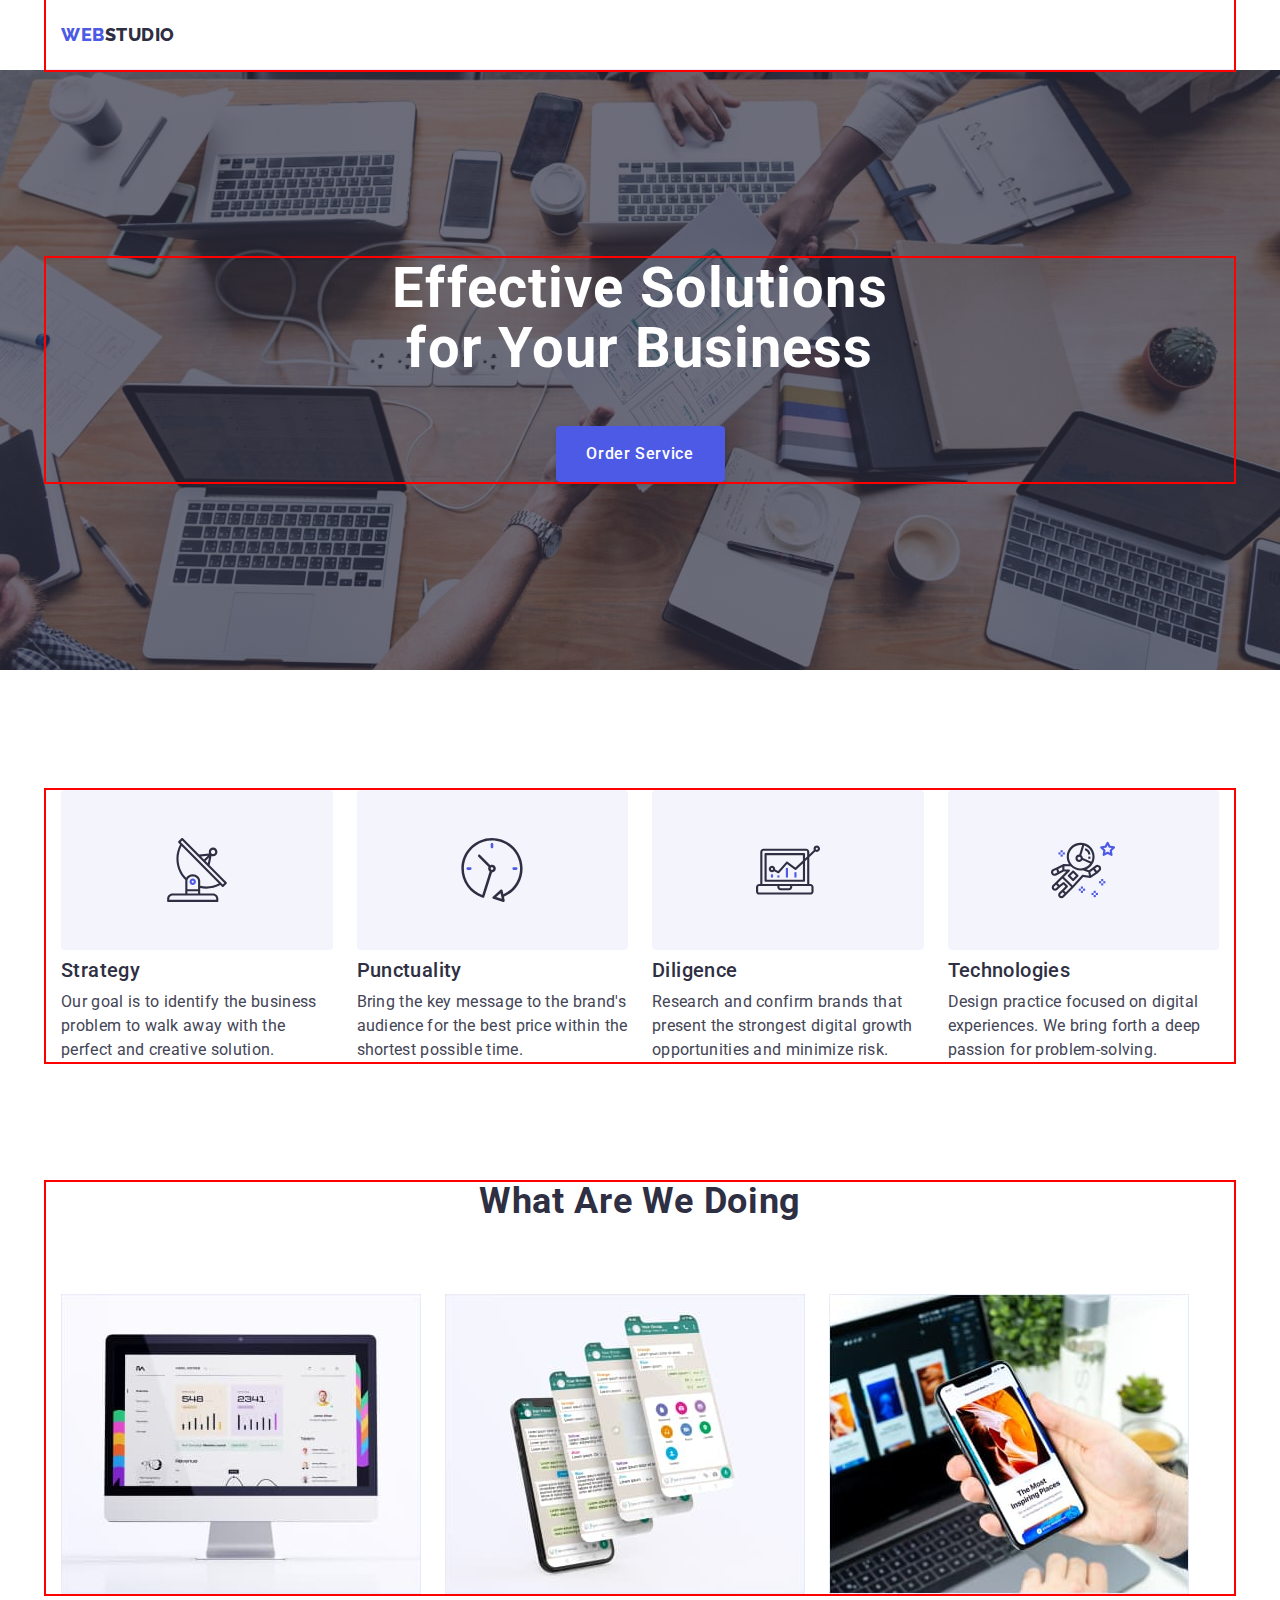
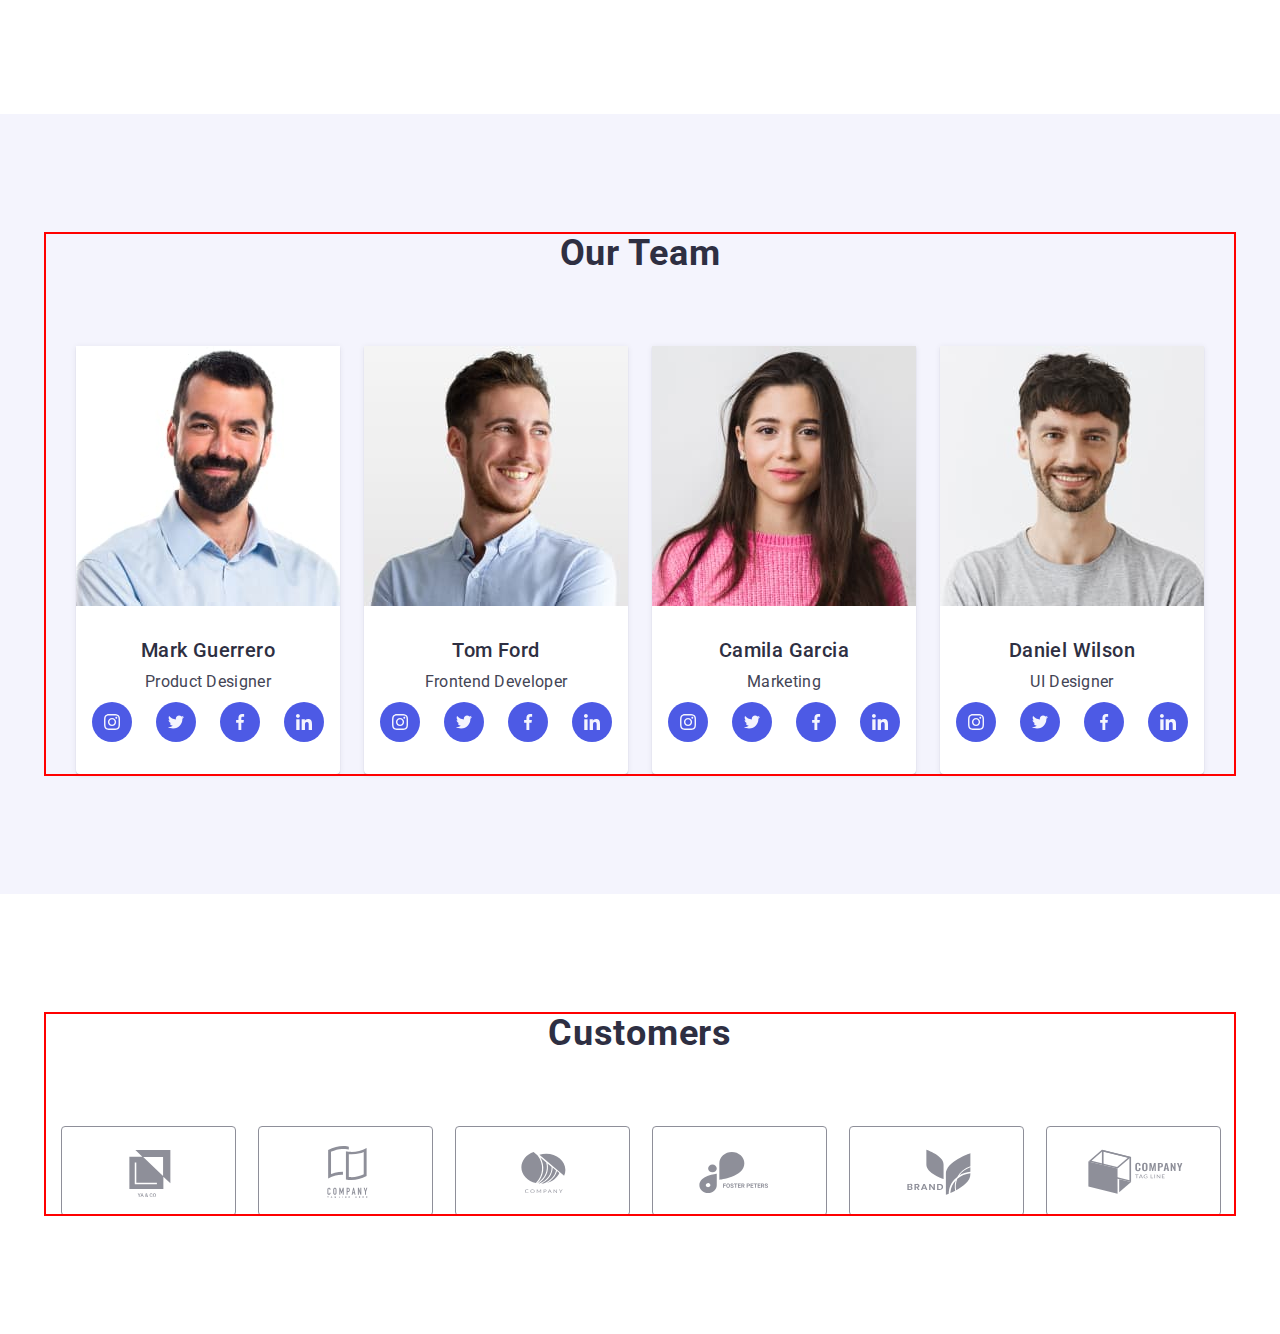
==== index.html @ 57b0321e "upd" ====
<!DOCTYPE html>
<html lang="en">
  <head>
    <meta charset="UTF-8" />
    <meta name="viewport" content="width=device-width, initial-scale=1.0" />
    <link
      rel="stylesheet"
      href="https://cdnjs.cloudflare.com/ajax/libs/modern-normalize/2.0.0/modern-normalize.min.css"
      integrity="sha512-4xo8blKMVCiXpTaLzQSLSw3KFOVPWhm/TRtuPVc4WG6kUgjH6J03IBuG7JZPkcWMxJ5huwaBpOpnwYElP/m6wg=="
      crossorigin="anonymous"
      referrerpolicy="no-referrer"
    />
    <link rel="stylesheet" href="./css/styles.css" />
    <link rel="stylesheet" href="./css/media.css" />
    <link rel="preconnect" href="https://fonts.googleapis.com" />
    <link rel="preconnect" href="https://fonts.gstatic.com" crossorigin />
    <link
      href="https://fonts.googleapis.com/css2?family=Raleway:wght@800&family=Roboto:wght@400;500;700&display=swap"
      rel="stylesheet"
    />

    <title>WebStudio</title>
  </head>

  <body>
    <header class="header">
      <div class="container">
        <nav class="page-nav"> 
        <a class="header-logotype link" href="./index.html"
            >Web<span class="logo-span">Studio</span></a
          >

          <button class="mobile-menu-open js-open-menu" aria-expanded="false" aria-controls="mobile-menu">
          <svg class="mobile-menu-icon" width="32" height="22">
                  <use href="./images/icons.svg#icon-menu"></use>
          </svg>
        </button>

          <!-- <ul class="header-list list">
            <li class="header-list-item">
              <a class="header-list-a link current" href="./index.html"
                >Studio</a
              >
            </li>
            <li class="header-list-item">
              <a class="header-list-a link" href="./portfolio.html"
                >Portfolio</a
              >
            </li>
            <li class="header-list-item">
              <a class="header-list-a link" href="">Contacts</a>
            </li>
          </ul> -->
        </nav>

        <!-- <address class="header-address">
          <ul class="list address-list">
            <li class="address-list-item">
              <a
                href="mailto:info@devstudio.com"
                target="_blank"
                class="address-link link"
                >info@devstudio.com</a
              >
            </li>
            <li class="address-list-item">
              <a
                href="tel:+110001111111"
                target="_blank"
                class="address-link link"
                >+11 (000) 111-11-11</a
              >
            </li>
          </ul>
        </address> -->
      </div>
    </header>
    <main>
      <!-- Section 1 -->
      <section class="first-part">
        <div class="container">
          <h1 class="header-top">Effective Solutions for Your Business</h1>
          <button type="button" class="orders open-modal" data-modal-open>
            Order Service
          </button>
        </div>
      </section>

      <!-- Section 2 -->
      <section class="second-part">
        <div class="container">
          <h2 class="visually-hidden">secondTeil</h2>
          <ul class="second-part-list list">
            <li class="second-part-list-item">
              <div class="container-second-part-icon">
                <svg class="second-part-icon" width="64" height="64">
                  <use href="./images/icons.svg#icon-strategy"></use>
                </svg>
              </div>
              <h3 class="second-part-subtitle">Strategy</h3>
              <p class="second-part-text">
                Our goal is to identify the business problem to walk away with
                the perfect and creative solution.
              </p>
            </li>
            <li class="second-part-list-item">
              <div class="container-second-part-icon">
                <svg class="second-part-icon" width="64" height="64">
                  <use href="./images/icons.svg#icon-punctuality"></use>
                </svg>
              </div>
              <h3 class="second-part-subtitle">Punctuality</h3>
              <p class="second-part-text">
                Bring the key message to the brand's audience for the best price
                within the shortest possible time.
              </p>
            </li>
            <li class="second-part-list-item">
              <div class="container-second-part-icon">
                <svg class="second-part-icon" width="64" height="64">
                  <use href="./images/icons.svg#icon-diligence"></use>
                </svg>
              </div>
              <h3 class="second-part-subtitle">Diligence</h3>
              <p class="second-part-text">
                Research and confirm brands that present the strongest digital
                growth opportunities and minimize risk.
              </p>
            </li>
            <li class="second-part-list-item">
              <div class="container-second-part-icon">
                <svg class="second-part-icon" width="64" height="64">
                  <use href="./images/icons.svg#icon-technologies"></use>
                </svg>
              </div>
              <h3 class="second-part-subtitle">Technologies</h3>
              <p class="second-part-text">
                Design practice focused on digital experiences. We bring forth a
                deep passion for problem-solving.
              </p>
            </li>
          </ul>
        </div>
      </section>

      <!--whatAreWeDoing-->

      <section class="third-part">
        <div class="container">
          <h2 class="third-part-title">What are we doing</h2>
          <ul class="third-part-list list">
            <li class="third-part-list-item">
              <img src="./images/1.jpg" alt="Monitor" width="360" />
            </li>
            <li class="third-part-list-item">
              <img src="./images/2.jpg" alt="3D phone" width="360" />
            </li>
            <li class="third-part-list-item">
              <img src="./images/3.jpg" alt="Phone with notebook" width="360" />
            </li>
          </ul>
        </div>
      </section>

      <!--Our Team -->

      <section class="our-team">
        <div class="container">
          <h2 class="our-team-title">Our Team</h2>
          <ul class="our-team-list list">
            <li class="our-team-list-item">
              <img src="./images/rab1.jpg" alt="Mark" width="264" />
              <div class="team-container">
                <h3 class="our-team-subtitle">Mark Guerrero</h3>
                <p class="our-team-text">Product Designer</p>
                <ul class="social-list-icon-team list">
                  <li class="social-item-icon">
                    <a
                      class="social-links link"
                      href="https://www.instagram.com/"
                      target="_blank"
                    >
                      <svg class="card-icons" width="16" height="16">
                        <use href="./images/icons.svg#icon-inst"></use>
                      </svg>
                    </a>
                  </li>
                  <li class="social-item-icon">
                    <a
                      class="social-links link"
                      href="https://twitter.com/"
                      target="_blank"
                    >
                      <svg class="card-icons" width="16" height="16">
                        <use href="./images/icons.svg#icon-twit"></use>
                      </svg>
                    </a>
                  </li>
                  <li class="social-item-icon">
                    <a
                      class="social-links link"
                      href="https://www.facebook.com/"
                      target="_blank"
                    >
                      <svg class="card-icons" width="16" height="16">
                        <use href="./images/icons.svg#icon-fb"></use>
                      </svg>
                    </a>
                  </li>
                  <li class="social-item-icon">
                    <a
                      class="social-links link"
                      href="https://www.linkedin.com/"
                      target="_blank"
                    >
                      <svg class="card-icons" width="16" height="16">
                        <use href="./images/icons.svg#icon-link"></use>
                      </svg>
                    </a>
                  </li>
                </ul>
              </div>
            </li>

            <li class="our-team-list-item">
              <img src="./images/rab2.jpg" alt="Tom" width="264" />
              <div class="team-container">
                <h3 class="our-team-subtitle">Tom Ford</h3>
                <p class="our-team-text">Frontend Developer</p>
                <ul class="social-list-icon-team list">
                  <li class="social-item-icon">
                    <a
                      class="social-links link"
                      href="https://www.instagram.com/"
                      target="_blank"
                    >
                      <svg class="card-icons" width="16" height="16">
                        <use href="./images/icons.svg#icon-inst"></use>
                      </svg>
                    </a>
                  </li>
                  <li class="social-item-icon">
                    <a
                      class="social-links link"
                      href="https://twitter.com/"
                      target="_blank"
                    >
                      <svg class="card-icons" width="16" height="16">
                        <use href="./images/icons.svg#icon-twit"></use>
                      </svg>
                    </a>
                  </li>
                  <li class="social-item-icon">
                    <a
                      class="social-links link"
                      href="https://www.facebook.com/"
                      target="_blank"
                    >
                      <svg class="card-icons" width="16" height="16">
                        <use href="./images/icons.svg#icon-fb"></use>
                      </svg>
                    </a>
                  </li>
                  <li class="social-item-icon">
                    <a
                      class="social-links link"
                      href="https://www.linkedin.com/"
                      target="_blank"
                    >
                      <svg class="card-icons" width="16" height="16">
                        <use href="./images/icons.svg#icon-link"></use>
                      </svg>
                    </a>
                  </li>
                </ul>
              </div>
            </li>
            <li class="our-team-list-item">
              <img src="./images/rab3.jpg" alt="Camila" width="264" />
              <div class="team-container">
                <h3 class="our-team-subtitle">Camila Garcia</h3>
                <p class="our-team-text">Marketing</p>
                <ul class="social-list-icon-team list">
                  <li class="social-item-icon">
                    <a
                      class="social-links link"
                      href="https://www.instagram.com/"
                      target="_blank"
                    >
                      <svg class="card-icons" width="16" height="16">
                        <use href="./images/icons.svg#icon-inst"></use>
                      </svg>
                    </a>
                  </li>
                  <li class="social-item-icon">
                    <a
                      class="social-links link"
                      href="https://twitter.com/"
                      target="_blank"
                    >
                      <svg class="card-icons" width="16" height="16">
                        <use href="./images/icons.svg#icon-twit"></use>
                      </svg>
                    </a>
                  </li>
                  <li class="social-item-icon">
                    <a
                      class="social-links link"
                      href="https://www.facebook.com/"
                      target="_blank"
                    >
                      <svg class="card-icons" width="16" height="16">
                        <use href="./images/icons.svg#icon-fb"></use>
                      </svg>
                    </a>
                  </li>
                  <li class="social-item-icon">
                    <a
                      class="social-links link"
                      href="https://www.linkedin.com/"
                      target="_blank"
                    >
                      <svg class="card-icons" width="16" height="16">
                        <use href="./images/icons.svg#icon-link"></use>
                      </svg>
                    </a>
                  </li>
                </ul>
              </div>
            </li>
            <li class="our-team-list-item">
              <img src="./images/rab4.jpg" alt="Daniel" width="264" />
              <div class="team-container">
                <h3 class="our-team-subtitle">Daniel Wilson</h3>
                <p class="our-team-text">UI Designer</p>
                <ul class="social-list-icon-team list">
                  <li class="social-item-icon">
                    <a
                      class="social-links link"
                      href="https://www.instagram.com/"
                      target="_blank"
                    >
                      <svg class="card-icons" width="16" height="16">
                        <use href="./images/icons.svg#icon-inst"></use>
                      </svg>
                    </a>
                  </li>
                  <li class="social-item-icon">
                    <a
                      class="social-links link"
                      href="https://twitter.com/"
                      target="_blank"
                    >
                      <svg class="card-icons" width="16" height="16">
                        <use href="./images/icons.svg#icon-twit"></use>
                      </svg>
                    </a>
                  </li>
                  <li class="social-item-icon">
                    <a
                      class="social-links link"
                      href="https://www.facebook.com/"
                      target="_blank"
                    >
                      <svg class="card-icons" width="16" height="16">
                        <use href="./images/icons.svg#icon-fb"></use>
                      </svg>
                    </a>
                  </li>
                  <li class="social-item-icon">
                    <a
                      class="social-links link"
                      href="https://www.linkedin.com/"
                      target="_blank"
                    >
                      <svg class="card-icons" width="16" height="16">
                        <use href="./images/icons.svg#icon-link"></use>
                      </svg>
                    </a>
                  </li>
                </ul>
              </div>
            </li>
          </ul>
        </div>
      </section>
      <!-- Customers -->
      <section class="customers">
        <div class="container">
          <h2 class="customers-title">Customers</h2>
          <ul class="customers-list list">
            <li class="customers-list-item">
              <a class="customers-link link" href="./index.html">
                <svg class="customers-icons" width="104" height="56">
                  <use href="./images/icons.svg#icon-cust1"></use>
                </svg>
              </a>
            </li>
            <li class="customers-list-item">
              <a class="customers-link link" href="./index.html">
                <svg class="customers-icons" width="104" height="56">
                  <use href="./images/icons.svg#icon-cust2"></use>
                </svg>
              </a>
            </li>
            <li class="customers-list-item">
              <a class="customers-link link" href="./index.html">
                <svg class="customers-icons" width="104" height="56">
                  <use href="./images/icons.svg#icon-cust3"></use>
                </svg>
              </a>
            </li>
            <li class="customers-list-item">
              <a class="customers-link link" href="./index.html">
                <svg class="customers-icons" width="104" height="56">
                  <use href="./images/icons.svg#icon-cust4"></use>
                </svg>
              </a>
            </li>
            <li class="customers-list-item">
              <a class="customers-link link" href="./index.html">
                <svg class="customers-icons" width="104" height="56">
                  <use href="./images/icons.svg#icon-cust5"></use>
                </svg>
              </a>
            </li>
            <li class="customers-list-item">
              <a class="customers-link link" href="./index.html">
                <svg class="customers-icons" width="104" height="56">
                  <use href="./images/icons.svg#icon-cust6"></use>
                </svg>
              </a>
            </li>
          </ul>
        </div>
      </section>
    </main>

    <!--footer-->

    <!-- <footer class="ftr-page">
      <div class="container container-ftr-page">
        <div class="footer-top">
          <a href="./index.html" class="logotype link"
            >Web<span class="logo-span">Studio</span></a
          >
          <p class="footer-heading">
            Increase the flow of customers and sales for your business with
            digital marketing & growth solutions.
          </p>
        </div>
        <div class="footer-icon-container">
          <p class="footer-icon-text">Social media</p>
          <ul class="social-list-icon-ftr list">
            <li class="list">
              <a
                class="social-links link"
                href="https://www.instagram.com/"
                target="_blank"
              >
                <svg class="card-icons" width="24" height="24">
                  <use href="./images/icons.svg#icon-inst"></use>
                </svg>
              </a>
            </li>
            <li class="list">
              <a
                class="social-links link"
                href="https://twitter.com/"
                target="_blank"
              >
                <svg class="card-icons" width="24" height="24">
                  <use href="./images/icons.svg#icon-twit"></use>
                </svg>
              </a>
            </li>
            <li class="list">
              <a
                class="social-links link"
                href="https://www.facebook.com/"
                target="_blank"
              >
                <svg class="card-icons" width="24" height="24">
                  <use href="./images/icons.svg#icon-fb"></use>
                </svg>
              </a>
            </li>
            <li class="list">
              <a
                class="social-links link"
                href="https://www.linkedin.com/"
                target="_blank"
              >
                <svg class="card-icons" width="24" height="24">
                  <use href="./images/icons.svg#icon-link"></use>
                </svg>
              </a>
            </li>
          </ul>
        </div>
        <div class="modal-container-ftr">
          <p class="modal-container-ftr-text">Subscribe</p>
          <form class="modal-frm-ftr">
            <label class="modal-label-ftr" for="user-subscribe">
              <input type="email" name="user-subscribe" placeholder="E-mail" class="modal-input-ftr" id="user-subscribe">
            </label>
            <button type="submit" class="modal-btn-submit-ftr">Subscribe
              <svg class="modal-icon-ftr" width="24" height="24"><use href="./images/icons.svg#icon-telegram"></use></svg>
            </button>
          </form>
        </div>
      </div>
    </footer> -->

    <div class="backdrop is-hidden" data-modal>
      <div class="modal">
        <button class="close-button" type="button" data-modal-close>
          <svg class="modal-close-button" width="8" height="8">
            <use href="./images/icons.svg#icon-close"></use>
          </svg>
        </button>
        <p class="modal-title title medium_text">
          Leave your contacts and we will call you back
        </p>

        <form class="modal-form">
          <div class="modal-field">
            <label for="user-name" class="modal-label small_text">Name</label>
            <div class="modal-input-wrap">
              <input
                type="text"
                class="modal-input"
                name="user-name"
                id="user-name"
                required
              />
              <svg class="modal-icon" width="18" height="24">
                <use href="./images/icons.svg#icon-profile"></use>
              </svg>
            </div>
          </div>
          <div class="modal-field">
            <label for="user-phone" class="modal-label small_text">Phone</label>
            <div class="modal-input-wrap">
              <input
                type="tel"
                class="modal-input"
                name="user-phone"
                id="user-phone"
                required
              />
              <svg class="modal-icon" width="18" height="24">
                <use href="./images/icons.svg#icon-phone"></use>
              </svg>
            </div>
          </div>
          <div class="modal-field">
            <label for="user-email" class="modal-label small_text">Email</label>
            <div class="modal-input-wrap">
              <input
                type="email"
                class="modal-input"
                name="user-email"
                id="user-email"
                required
              />
              <svg class="modal-icon" width="18" height="24">
                <use href="./images/icons.svg#icon-email"></use>
              </svg>
            </div>
          </div>
          <div class="modal-field modal-field-comment">
            <label for="user-comment" class="modal-label small_text"
              >Comment</label
            >
            <textarea
              name="user-comment"
              id="user-comment"
              class="modal-comment"
              placeholder="Text input"
            ></textarea>
          </div>

          <div class="modal-field modal-field-checkbox">
            <input
              class="modal-checkbox-input visually-hidden"
              type="checkbox"
              name="user-privacy"
              value="true"
              id="user-privacy"
            />
            <label class="modal-checkbox" for="user-privacy">
              <span class="modal-span-checkbox">
                <svg class="modal-icon-checkbox" width="10" height="8">
                  <use href="./images/icons.svg#icon-checkbox"></use>
                </svg>
              </span>
              I accept the terms and conditions of the
              <a href="" class="link modal-checkbox-link">Privacy Policy</a>
            </label>
          </div>
          <button type="submit" class="modal-btn-submit">Send</button>
        </form>
      </div>
    </div>
    
    <script src="./js/modal.js"></script>
    <script src="js/mobile-menu.js"></script>
  </body>
</html>
---- css/styles.css ----
:root {
  --iris: #4d5ae5;
  --ocean: #404bbf;
  --navy-blue: #2e2f42;
  --green: #31d0aa;
  --slate: #434455;
  --light-slate: #8e8f99;
  --cornflower: #e7e9fc;
  --cloud: #f4f4fd;
  --navy-blue-modal: #2e2f42;
  --grey: #2e2f42;
  --white: #ffffff;
  --dairy: #fcfcfc;
  background-color: var(--white);
  font-family: "Roboto";
}

body {
  font-family: "Roboto", sans-serif;
  color: #434455;
  background-color: #ffffff;
  margin: 0;
}

/* Small Text */
.small_text {
  font-family: Roboto;
  font-size: 12px;
  font-style: normal;
  font-weight: 400;
  line-height: 14px;
  letter-spacing: 0.48px;
}
.medium_text {
  font-family: Roboto;
  font-size: 16px;
  font-style: normal;
  font-weight: 500;
  line-height: 24px;
  letter-spacing: 0.32px;
}
/* Button Text */
.button_text {
  font-family: Roboto;
  font-size: 16px;
  font-style: normal;
  font-weight: 500;
  line-height: 24px; /* 150% */
  letter-spacing: 0.64px;
}

.container {
  width: 100%;
  max-width: 1158px;
  padding-left: 15px;
  padding-right: 15px;
  margin: 0 auto;
  outline: 2px solid red;
}
.visually-hidden {
  position: absolute;
  width: 1px;
  height: 1px;
  margin: -1px;
  border: 0;
  padding: 0;
  white-space: nowrap;
  clip-path: inset(100%);
  clip: rect(0 0 0 0);
  overflow: hidden;
}

/* Reset */
.link {
  text-decoration: none;
}

ul,
li,
h1,
h2,
h3,
h4,
h5,
h6,
p {
  margin: 0;
  padding: 0;
}
.list {
  list-style: none;
}
li {
  display: list-item;
  text-align: -webkit-match-parent;
}
img {
  display: block;
  max-width: 100%;
  object-fit: cover;
}

div {
  display: block;
}
/* Header */

.header .container {
  display: flex;
  border-bottom: 1px solid var(--cornflower, #e7e9fc);
}
.header {
  box-shadow: 0px 2px 1px rgba(46, 47, 66, 0.08),
    0px 1px 1px rgba(46, 47, 66, 0.16), 0px 1px 6px rgba(46, 47, 66, 0.08);
}

/* Top Page */

.page-nav {
  display: flex;
  align-items: center;
}
.pages.link {
  padding: 24px 0;
}

.logo-span {
  color: var(--navy-blue);
}
.header-logotype {
  color: var(--iris, #4d5ae5);
  font-family: Raleway;
  font-size: 18px;
  font-weight: 800;
  line-height: 1.17;
  letter-spacing: 0.03em;
  text-transform: uppercase;
  margin-right: 76px;
  padding: 24px 0;
  display: flex;
}
.logotype {
  color: var(--iris);
  font-family: Raleway, sans-serif;
  font-size: 18px;
  font-weight: 800;
  line-height: 1.17;
  letter-spacing: 0.03em;
  text-transform: uppercase;
  margin-right: 76px;
}

.header-list {
  display: flex;
  gap: 40px;
  position: relative;
}

.header-list-item {
  font-size: 16px;
  font-weight: 500;
  line-height: 1.5;
  letter-spacing: 0.02em;
  text-decoration: none;
}

.header-list-a {
  color: var(--navy-blue);
  padding: 24px 0;
}

.current {
  color: #404bbf;
  transition: color 250ms cubic-bezier(0.4, 0, 0.2, 1);
  position: relative;
}
.current::after {
  content: "";
  position: absolute;
  left: 0;
  bottom: -3px;
  height: 4px;
  background-color: #404bbf;
  border-radius: 2px;
  display: block;
  width: 100%;
}

.header-list-a:hover,
.header-list-a:focus {
  color: var(--ocean);
}

/* Address */

.header-address {
  font-style: normal;
  margin-left: auto;
}
.address-list {
  display: flex;
  gap: 40px;
}
.address-list-item {
  display: flex;
}

.address-link {
  color: var(--slate, #434455);
  font-size: 16px;
  line-height: 1.5;
  letter-spacing: 0.02em;
  color: var(--slate);
  padding: 24px 0;
  transition: color 250ms cubic-bezier(0.4, 0, 0.2, 1);
}

.address-link:hover,
.address-link:focus {
  color: var(--ocean);
}

/* Main content */
/* 1 Section */
.first-part {
  max-width: 1440px;
  background-color: var(--navy-blue);
  background-image: linear-gradient(
      rgba(46, 47, 66, 0.7),
      rgba(46, 47, 66, 0.7)
    ),
    url(../images/hero-bg.jpg);
  padding: 188px 0;
  background-position: center center;
  background-repeat: no-repeat;
  background-size: cover;
  margin: 0 auto;
}

.header-top {
  color: var(--white, #fff);
  text-align: center;
  font-size: 36px;
  line-height: 1.11;
  letter-spacing: 0.72px;
  width: 320px;
  margin: 0 auto 48px auto;
}

.orders {
  color: var(--white, #fff);
  background-color: #4d5ae5;
  font-family: inherit;
  font-size: 16px;
  font-weight: 500;
  line-height: 1.5; /* 150% */
  letter-spacing: 0.04em;
  cursor: pointer;
  display: block;
  margin: 0 auto;
  min-width: 169px;
  border: none;
  height: 56px;
  border-radius: 4px;
  background: var(--iris, #4d5ae5);
  box-shadow: 0px 4px 4px 0px rgba(0, 0, 0, 0.15);
  transition: background-color 250ms cubic-bezier(0.4, 0, 0.2, 1);
}

.orders:hover,
.orders:focus {
  background-color: var(--ocean);
  color: var(--white);
}
/* 2 Section */
.second-part {
  padding: 96px 0;
}

.second-part-icon {
}

.second-part-list {
  display: flex;
  flex-wrap: wrap;
  gap: 72px;
}

.second-part-list-item {
  /* width: calc((100% - 3 * 24px) / 4); */
  position: relative;
}
.container-second-part-icon {
  display: flex;
  align-items: center;
  justify-content: center;
  height: 112px;
  background-color: var(--cloud);
  position: relative;
  padding: 24px 100px;
  border-radius: 4px;
  margin-bottom: 8px;
  display: none;
}
.second-part-subtitle {
  text-align: center;
  color: var(--navy-blue);
  font-size: 36px;
  font-weight: 500;
  line-height: 1.2;
  letter-spacing: 0.02em;
  margin-bottom: 8px;
}

.second-part-text {
  font-size: 16px;
  line-height: 1.5;
  letter-spacing: 0.02em;
}
/* 3 Section */

.third-part {
  padding-bottom: 120px;
}

.third-part-title {
  color: var(--navy-blue);
  font-size: 36px;
  text-align: center;
  text-transform: capitalize;
  line-height: 1.11;
  letter-spacing: 0.02em;

  margin-bottom: 72px;
}

.third-part-list {
  display: flex;

  gap: 24px;
}

.third-part-list-item {
}

/* 4 Section */
.our-team {
  background-color: var(--cloud);
  padding: 96px 0;
}
.our-team .container {
}
.our-team-title {
  color: var(--navy-blue);
  text-align: center;
  font-size: 36px;
  line-height: 1.11;
  letter-spacing: 0.02em;
  text-transform: capitalize;
  margin-bottom: 72px;
}
.our-team-list {
  display: flex;
  flex-wrap: wrap;
  gap: 72px;
  justify-content: center;
}
.our-team-list-item {
  display: inline-flex;
  width: 100%;
  padding-bottom: 0px;
  flex-direction: column;
  justify-content: center;
  align-items: center;
  border-radius: 0px 0px 4px 4px;
  background: var(--white, #fff);
  box-shadow: 0px 2px 1px 0px rgba(46, 47, 66, 0.08),
    0px 1px 1px 0px rgba(46, 47, 66, 0.16),
    0px 1px 6px 0px rgba(46, 47, 66, 0.08);
  width: 264px;
}

.our-team-subtitle {
  color: var(--navy-blue);
  text-align: center;
  font-size: 20px;
  font-weight: 500;
  line-height: 1.2em;
  letter-spacing: 0.02em;
  margin-bottom: 8px;
}

.our-team-text {
  color: var(--slate, #434455);
  text-align: center;
  font-size: 16px;
  line-height: 1.5;
  letter-spacing: 0.02em;
  margin-bottom: 8px;
}

.team-container {
  padding: 32px 0;
  display: flex;
  max-width: 232px;
  flex-direction: column;
  justify-content: center;
  align-items: center;
}
.container-icon-team {
}

.social-list-icon-team {
  display: flex;
  justify-content: center;
  align-items: center;
  gap: 24px;
}
.social-list-icon-ftr {
  display: flex;
  justify-content: center;
  align-items: center;
  gap: 16px;
}
.footer-icon-container .social-item-icon {
  width: 40px;
  height: 40px;
}
.social-links {
  display: flex;
  fill: var(--cloud);
  background-color: var(--iris);
  width: 40px;
  height: 40px;
  border-radius: 50%;
  justify-content: center;
  align-items: center;
  transition: background-color 250ms cubic-bezier(0.4, 0, 0.2, 1);
}
.social-links:hover,
.social-links:focus {
  background-color: var(--ocean, #404bbf);
}
.footer-icon-container .social-links:hover,
.footer-icon-container .social-links:focus {
  background-color: var(--green, #31d0aa);
}
.card-icons {
  fill: var(--cloud);
}

/* 5 Section Customers */
.customers {
  padding: 96px 0;
}
.customers-title {
  color: var(--navy-blue);
  text-align: center;
  font-size: 36px;
  line-height: 1.11;
  letter-spacing: 0.02em;
  text-transform: capitalize;
  margin-bottom: 72px;
}
.customers-container {
  width: 1158px;
  padding: 0 15px;
  margin: 0 auto;
}
.customers-list {
  display: flex;
  flex-wrap: wrap;
  gap: 72px 16px;
}

.customers-list-item {
  width: calc((100% - 16px) / 2);
  height: 88px;
}
.customers-link {
  width: 100%;
  height: 100%;
  border: 1px solid var(--light-slate);
  border-radius: 4px;
  display: flex;
  justify-content: center;
  align-items: center;
  color: var(--light-slate);
  transition: border-color 250ms cubic-bezier(0.4, 0, 0.2, 1),
    color 250ms cubic-bezier(0.4, 0, 0.2, 1);
}
.customers-link:hover,
.customers-link:focus {
  border-color: #404bbf;
  color: #404bbf;
}

.customers-icons {
  fill: currentColor;
}

.customers-icons:hover,
.customers-icons:focus {
  color: var(--ocean, #404bbf);
  border-color: currentColor;
}

/* Footer */

.ftr-page {
  background: var(--navy-blue);
  padding: 100px 0;
}
.ftr-page .logotype {
  margin-bottom: 16px;
  display: inline-block;
}
.ftr-page .logo-span {
  color: var(--cloud);
}
.footer-top {
  margin-right: 120px;
}
.container-ftr-page {
  display: flex;
  align-items: baseline;
}
.footer-icon-text {
  color: var(--white, #fff);
  font-size: 16px;
  font-weight: 500;
  line-height: 1.5;
  letter-spacing: 0.02em;
  margin-bottom: 16px;
}
.footer-heading {
  color: var(--cloud, #f4f4fd);
  font-size: 16px;
  line-height: 1.5;
  letter-spacing: 0.02em;
  max-width: 264px;
}

.social-icon {
  display: inline;
  align-items: center;
}
.social-icon .list {
}

.footer-icon-container {
}
/* Modal Footer */
.modal-container-ftr {
  padding-left: 80px;
}

.modal-container-ftr-text {
  margin-bottom: 16px;
  font-weight: 500;
  font-size: 16px;
  line-height: 1.5;
  letter-spacing: 0.02em;
  color: #ffffff;
}

.modal-frm-ftr {
  display: flex;
  gap: 24px;
}

.modal-label-ftr {
}

.modal-input-ftr {
  width: 264px;
  height: 40px;
  border: 1px solid #ffffff;
  background-color: transparent;
  font-size: 12px;
  line-height: 1.5;
  letter-spacing: 0.04em;
  padding-left: 16px;
  filter: drop-shadow(0px 4px 4px rgba(0, 0, 0, 0.15));
  border-radius: 4px;
  color: #ffffff;
}

.modal-input-ftr::placeholder {
  color: #ffffff;
}
.modal-btn-submit-ftr {
  min-width: 165px;
  height: 40px;
  display: flex;
  justify-content: center;
  align-items: center;
  font-family: "Roboto", sans-serif;
  font-size: 16px;
  font-weight: 500;
  line-height: 1.5;
  letter-spacing: 0.04em;
  color: #ffffff;
  cursor: pointer;
  background-color: #4d5ae5;
  border: none;
  border-radius: 4px;
}

.modal-icon-ftr {
  margin-left: 16px;
}
/* Portfolio */
.portfol {
  padding-top: 96px;
  padding-bottom: 120px;
}
.portfol-list {
  display: flex;
  gap: 24px;
  margin-bottom: 72px;
  justify-content: center;
}
.portfol-list-item {
  margin-left: 16px;
}

.portfol-button {
  border: 1px solid var(--cornflower, #e7e9fc);
  border-radius: 4px;
  background: var(--cloud, #f4f4fd);

  color: var(--iris, #4d5ae5);
  text-align: center;

  font-family: Roboto, sans-serif;
  font-size: 16px;
  font-weight: 500;
  line-height: 1.5;
  letter-spacing: 0.04em;
  cursor: pointer;

  padding: 12px 24px;

  transition: color 250ms cubic-bezier(0.4, 0, 0.2, 1),
    background-color 250ms cubic-bezier(0.4, 0, 0.2, 1),
    border-color 250ms cubic-bezier(0.4, 0, 0.2, 1),
    box-shadow 250ms cubic-bezier(0.4, 0, 0.2, 1);
}
.portfol-button:hover,
.button-portfolio:active,
.portfol-button:focus {
  background: var(--ocean, #404bbf);
  color: var(--white, #fff);
  border: 1px solid transparent;
  box-shadow: 0px 2px 2px 0px rgba(0, 0, 0, 0.12),
    0px 2px 1px 0px rgba(0, 0, 0, 0.08), 0px 3px 1px 0px rgba(0, 0, 0, 0.1);
}

.portfol-list-images {
  display: flex;
  flex-wrap: wrap;
  column-gap: 24px;
  row-gap: 48px;
}
.list-item-portfolio {
  width: calc((100% - 48px) / 3);
}
.portfol-container {
  padding: 32px 16px;
  border: 1px solid var(--cornflower, #e7e9fc);
  border-top: none;
}

.link-portfolio {
  display: block;
  transition: box-shadow 250ms cubic-bezier(0.4, 0, 0.2, 1);
}

.list-item-portfolio-link:hover,
.list-item-portfolio-link:focus {
  box-shadow: 0px 1px 6px rgba(46, 47, 66, 0.08),
    0px 1px 1px rgba(46, 47, 66, 0.16), 0px 2px 1px rgba(46, 47, 66, 0.08);
  transition: box-shadow 250ms cubic-bezier(0.4, 0, 0.2, 1);
}
.link-portfolio:hover,
.link-portfolio:focus {
  box-shadow: 0px 1px 6px rgba(46, 47, 66, 0.08),
    0px 1px 1px rgba(46, 47, 66, 0.16), 0px 2px 1px rgba(46, 47, 66, 0.08);
}
.container-image-portfol {
  position: relative;
  overflow: hidden;
}
.overlay {
  position: absolute;
  top: 0;
  left: 0;
  width: 100%;
  height: 100%;
  transform: translateY(100%);
  transition: transform 250ms ease-in-out;
  color: var(--cloud, #f4f4fd);
  background: var(--iris, #4d5ae5);
  padding: 40px 32px;
  transition: transform 250ms cubic-bezier(0.4, 0, 0.2, 1);
  line-height: 1.5;
  letter-spacing: 0.02em;
}
.link-portfolio:hover .overlay,
.link-portfolio:focus .overlay {
  transform: translateY(0);
}
.portfol-subtitle {
  color: var(--navy-blue);
  font-size: 20px;
  font-weight: 500;
  line-height: 1.2;
  letter-spacing: 0.02em;
  margin-bottom: 8px;
}

.portfol-text {
  color: var(--slate);
  font-size: 16px;
  line-height: 1.5;
  letter-spacing: 0.02em;
}
/* Script button */
.backdrop {
  position: fixed;
  top: 0;
  left: 0;
  width: 100%;
  height: 100%;
  flex-shrink: 0;
  background-color: rgba(46, 47, 66, 0.4);
  transition: opacity 250ms cubic-bezier(0.4, 0, 0.2, 1),
    visibility 250ms cubic-bezier(0.4, 0, 0.2, 1);
}
.modal {
  position: absolute;
  top: 50%;
  left: 50%;
  transform: translate(-50%, -50%) scaleY(1);
  width: 408px;
  min-height: 584px;
  border-radius: 15px;
  flex-shrink: 0;
  border-radius: 4px;
  background: var(--dairy);
  box-shadow: 0px 2px 1px 0px rgba(0, 0, 0, 0.2),
    0px 1px 3px 0px rgba(0, 0, 0, 0.12), 0px 1px 1px 0px rgba(0, 0, 0, 0.14);
  transition: transform 250ms cubic-bezier(0.4, 0, 0.2, 1);
  padding: 72px 24px 24px 24px;
}

.open-modal:hover {
  opacity: 0.8;
}

.close-button {
  position: absolute;
  right: 24px;
  top: 24px;
  fill: var(--navy-blue);
  background-color: var(--cornflower);
  border: 1px solid rgba(0, 0, 0, 0.1);
  width: 24px;
  height: 24px;
  border-radius: 50%;
  display: flex;
  align-items: center;
  justify-content: center;
  cursor: pointer;
  padding: 0;
  transition: background-color 250ms cubic-bezier(0.4, 0, 0.2, 1),
    border 250ms cubic-bezier(0.4, 0, 0.2, 1);
}
.close-button:hover,
.close-button:focus {
  fill: var(--white);
  background-color: var(--ocean);
  border: none;
}

.modal-close-button {
  transition: fill 250ms cubic-bezier(0.4, 0, 0.2, 1);
}

.is-hidden {
  opacity: 0;
  visibility: hidden;
  pointer-events: none;
}

.backdrop.is-hidden .modal {
  transform: translate(-50%, -50%) scaleY(0%);
}

.no-scroll {
  overflow: hidden;
}

.title {
}

/* Modal window */

.modal-title {
  width: 360px;
  margin-bottom: 16px;
  text-align: center;
  color: var(--navy-blue);
}

.modal-container {
  display: flex;
  width: 360px;
  flex-direction: column;
  align-items: flex-start;
  gap: 8px;
}

.modal-input {
  width: 360px;
  height: 40px;
  background-color: transparent;
  border-radius: 4px;
  border: 1px solid var(--navyblue, rgba(46, 47, 66, 0.4));

  padding-left: 38px;
  padding-right: 24px;
  outline: transparent;
  transition: border-color 250ms cubic-bezier(0.4, 0, 0.2, 1);
}

.modal-input:focus {
  border-color: var(--iris);
}
.modal-input:focus + .modal-icon {
  fill: var(--iris);
}

.text-name {
  color: var(--light-slate, #8e8f99);
}

.modal-btn-submit {
  display: block;
  min-width: 169px;
  height: 56px;
  font-family: "Roboto", sans-serif;
  font-size: 16px;
  font-weight: 500;
  line-height: 1.5;
  letter-spacing: 0.04em;
  margin: 0 auto;
  padding: 16px 32px;
  border-radius: 4px;
  background: var(--iris);
  box-shadow: 0px 4px 4px 0px rgba(0, 0, 0, 0.15);
  border: none;
  color: var(--white);
  text-align: center;
  cursor: pointer;
  transition: background-color 250ms cubic-bezier(0.4, 0, 0.2, 1);
}

.modal-field {
  margin-bottom: 8px;
}
.modal-field.modal-field-comment {
  margin-bottom: 16px;
}
.modal-field.modal-field-checkbox {
  margin-bottom: 24px;
}
.modal-label {
  color: var(--light-slate, #8e8f99);
  font-size: 12px;
  display: inline-block;
  margin-bottom: 4px;
  line-height: 1.17;
  display: block;
}

.modal-icon {
  color: var(--navy-blue);
  position: absolute;
  left: 16px;
  top: 50%;
  transform: translateY(-50%);
  transition: fill 250ms cubic-bezier(0.4, 0, 0.2, 1);
}

.modal-input-wrap {
  position: relative;
}

.modal-comment {
  width: 100%;
  height: 120px;
  background-color: transparent;
  border-radius: 4px;
  border: 1px solid var(--navyblue, rgba(46, 47, 66, 0.4));
  font-size: 12px;
  line-height: 1.17;
  letter-spacing: 0.04em;
  color: var(--slate);

  padding: 8px 16px;
  transition: border-color 250ms cubic-bezier(0.4, 0, 0.2, 1);
  outline: transparent;
  resize: none;
}

.modal-comment:focus {
  border-color: var(--iris);
}

.modal-checkbox {
  font-size: 12px;
  line-height: 1.17;
  letter-spacing: 0.04em;
  color: var(--light-slate);
}

.modal-span-checkbox {
  width: 16px;
  height: 16px;
  border-radius: 2px;
  border: 1px solid rgba(46, 47, 66, 0.4);
  margin-right: auto;
  display: inline-flex;
  align-items: center;
  justify-content: center;
  fill: transparent;
  margin-right: auto;
  transition: background-color 250ms cubic-bezier(0.4, 0, 0.2, 1),
    border 250ms cubic-bezier(0.4, 0, 0.2, 1),
    fill 250ms cubic-bezier(0.4, 0, 0.2, 1);
}

.modal-checkbox-input:checked + .modal-checkbox .modal-span-checkbox {
  background-color: var(--ocean);
  border: none;
  fill: var(--cloud);
}

.modal-checkbox-link {
  color: var(--iris);
  display: inline-block;
}

.mobile-menu-open {
  position: absolute;
  padding: 0;
  right: 16px;
  top: 24px;
  cursor: pointer;
  border: none;
  outline: none;
  background-color: transparent;
}

.mobile-menu-close {
  position: absolute;
  padding: 0;
  right: 24px;
  top: 24px;
  border-radius: 50%;
  cursor: pointer;
  width: 24px;
  height: 24px;
  fill: var(--headings-color);
  background-color: transparent;
  display: flex;
  align-items: center;
  justify-content: center;
  border: 1px solid rgba(0, 0, 0, 10%);
  transition: background-color 250ms cubic-bezier(0.4, 0, 0.2, 1),
    fill 250ms cubic-bezier(0.4, 0, 0.2, 1);
  transition: background-color 250ms cubic-bezier(0.4, 0, 0.2, 1),
    border 250ms cubic-bezier(0.4, 0, 0.2, 1);
}

.mobile-menu-icon {
  stroke: #2e2f42;
  fill: transparent;
}
---- css/media.css ----
@media screen and (min-width: 428px) {
  .container {
    max-width: 428px;
  }
}
@media screen and (min-width:768px) {
  .container {
    max-width: 768px;
  }
  .header-top{
    width: 496px;
font-size: 56px;
line-height: 60px;
letter-spacing: 1.12px;
  }
}

@media screen and (min-width: 768px){
.mobile-menu-open {
    display: none;
}
}

@media screen and (min-width: 768px) {
  .second-part-subtitle {
    text-align: left;
  }
  .second-part-list-item {
    width: calc((100% - 3 * 24px) / 2);
  }
}

@media screen and (min-width: 1158px) {
  .container{
    max-width: 1158px;
  }
  .second-part {
    padding: 120px 0;
  }
  .second-part-list {
    gap: 24px;
    flex-basis: calc((100% - 3 * 24px) / 4);
    flex-wrap: nowrap;
  }
  .second-part-subtitle {
    font-size: 20px;
    font-style: normal;
    font-weight: 500;
    line-height: 24px;
    letter-spacing: 0.4px;
  }
  .container-second-part-icon {
    display: flex;
    align-items: center;
    justify-content: center;
    height: 112px;
    background-color: var(--cloud);
    position: relative;
    padding: 24px 100px;
    border-radius: 4px;
    margin-bottom: 8px;
  }
}

/* Section thirty */

@media screen and (min-width: 320px) {
  .third-part {
    display: none;
  }
}
@media screen and (min-width: 1158px) {
  .third-part {
    display: block;
  }
}

/* Section our team */

@media screen and (min-width: 768px) {
  .our-team-list {
    gap: 34px 24px;
  }
}

@media screen and (min-width: 1158px) {
  .our-team{
    padding: 120px 0;
  }
   .our-team-list{
      display: flex;
    gap: 24px;
   }
}

/* Section customers */

@media screen and (min-width: 768px) {
  .customers > .container {
    max-width:588px;
  }
   .customers-list{
    gap: 72px 24px;
   }
   .customers-list-item{
    width: calc((100% - 48px) / 3);
   }
}

@media screen and (min-width: 1158px){
  .customers > .container {
    max-width:1158px;
  }
  .customers{
    padding: 120px 0;
  }
  .customers-list{
    display: flex;
    gap: 24px;
    flex-wrap: nowrap;
  }
}

/* .customers-list{
  gap: 72px 24px;
}

.customers-list-item{
  width: calc((100% - 16px) / 2);
  height: 88px;
} */
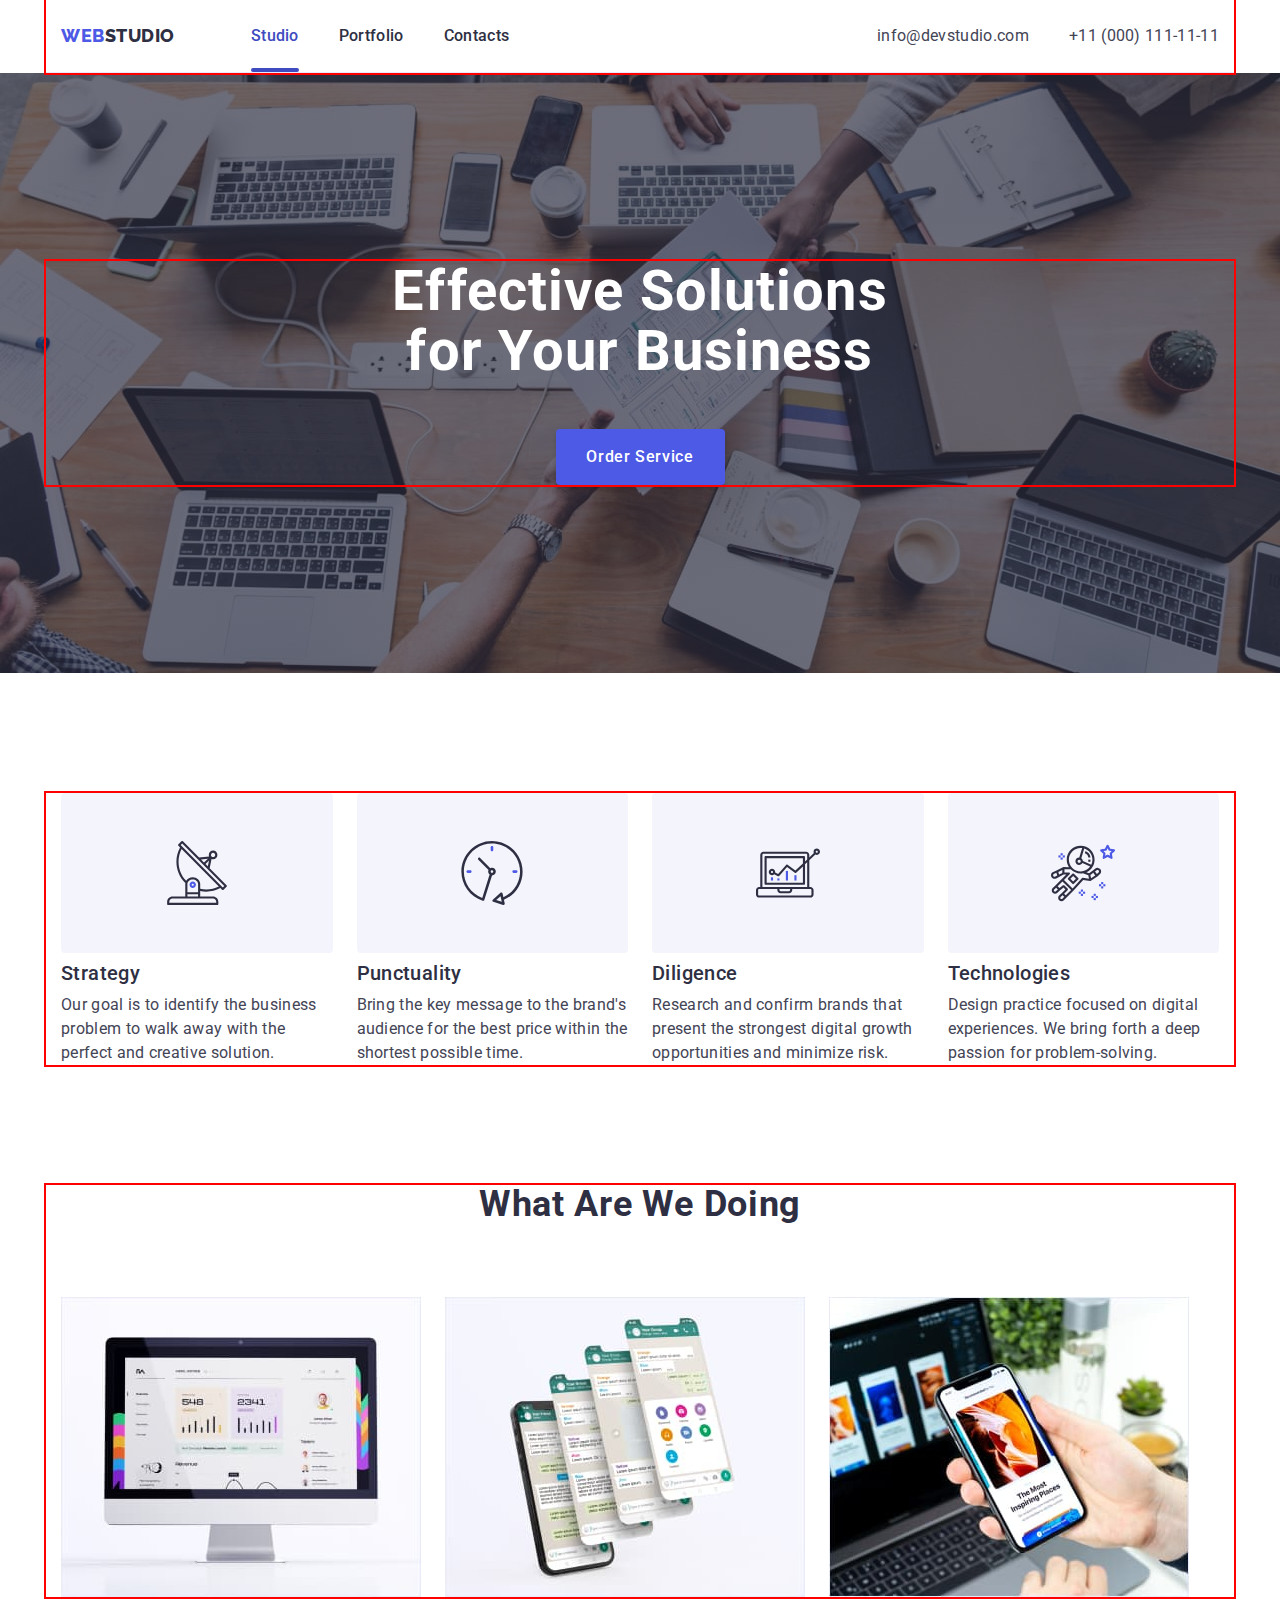
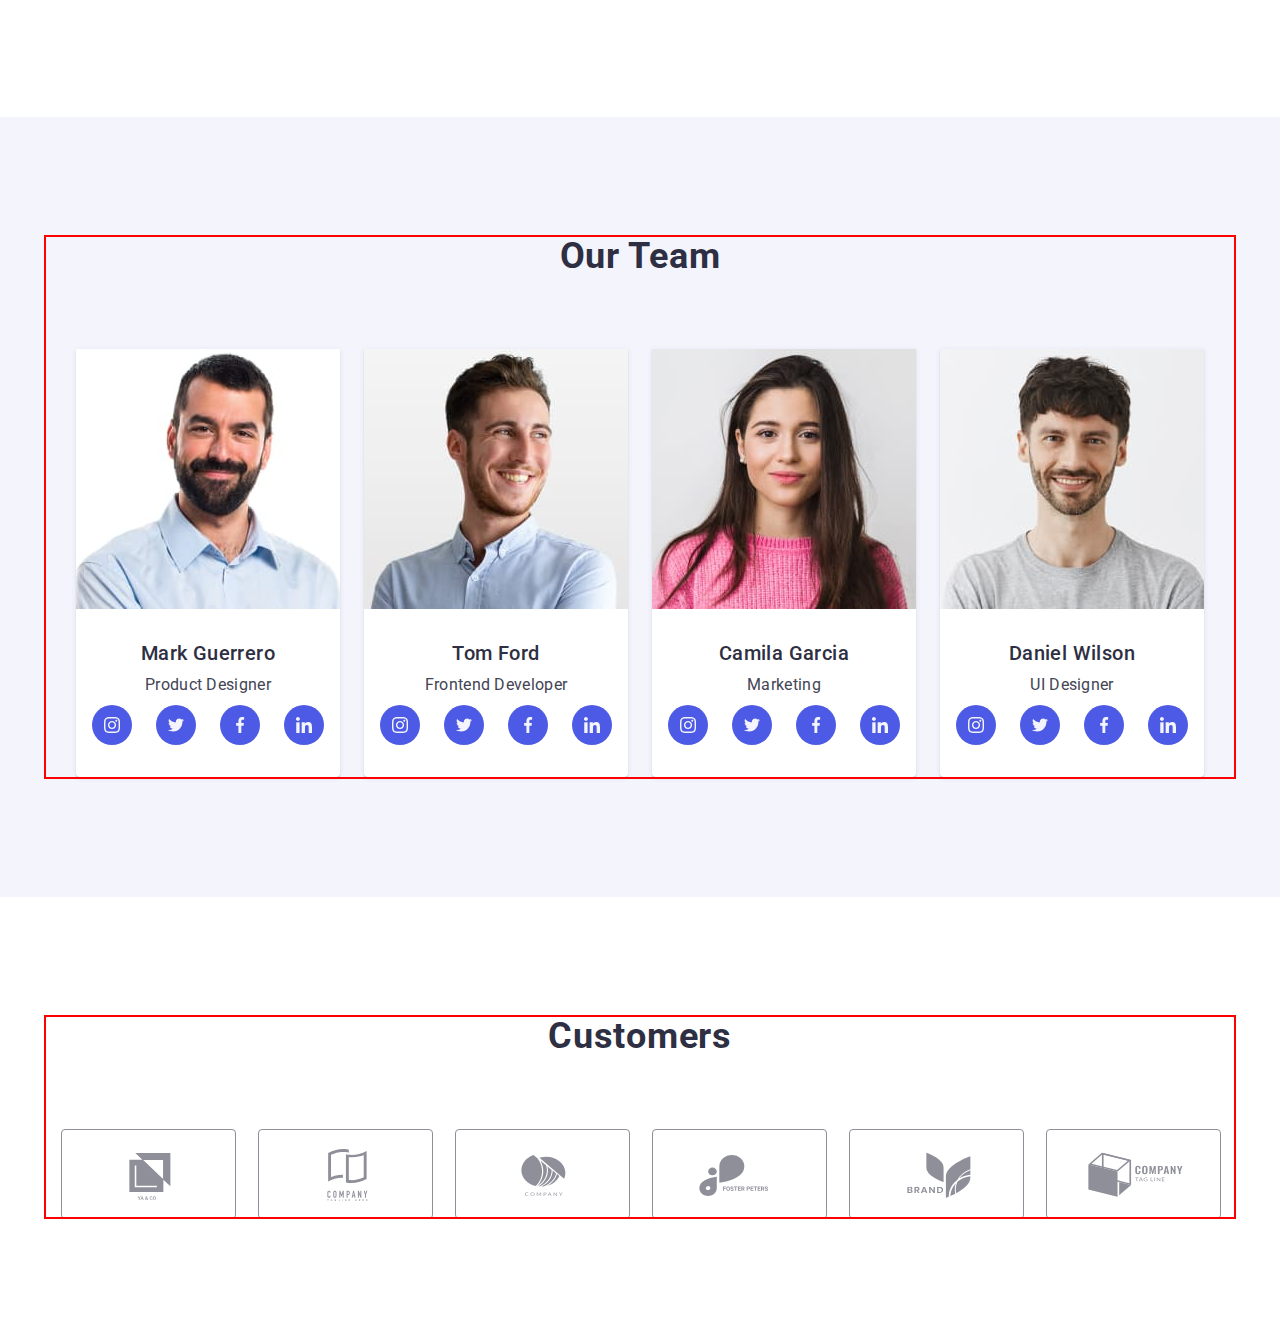
==== commit 33a95a81: "upd" ====
--- a/index.html
+++ b/index.html
@@ -36,7 +36,7 @@
           </svg>
         </button>
 
-          <!-- <ul class="header-list list">
+          <ul class="header-list list">
             <li class="header-list-item">
               <a class="header-list-a link current" href="./index.html"
                 >Studio</a
@@ -50,10 +50,10 @@
             <li class="header-list-item">
               <a class="header-list-a link" href="">Contacts</a>
             </li>
-          </ul> -->
+          </ul>
         </nav>
 
-        <!-- <address class="header-address">
+        <address class="header-address">
           <ul class="list address-list">
             <li class="address-list-item">
               <a
@@ -72,7 +72,7 @@
               >
             </li>
           </ul>
-        </address> -->
+        </address>
       </div>
     </header>
     <main>
--- a/css/media.css
+++ b/css/media.css
@@ -19,6 +19,12 @@
 .mobile-menu-open {
     display: none;
 }
+}
+
+@media screen and (max-width:768px) {
+  .header-list, .header-address{
+    display: none;
+  }
 }
 
 @media screen and (min-width: 768px) {
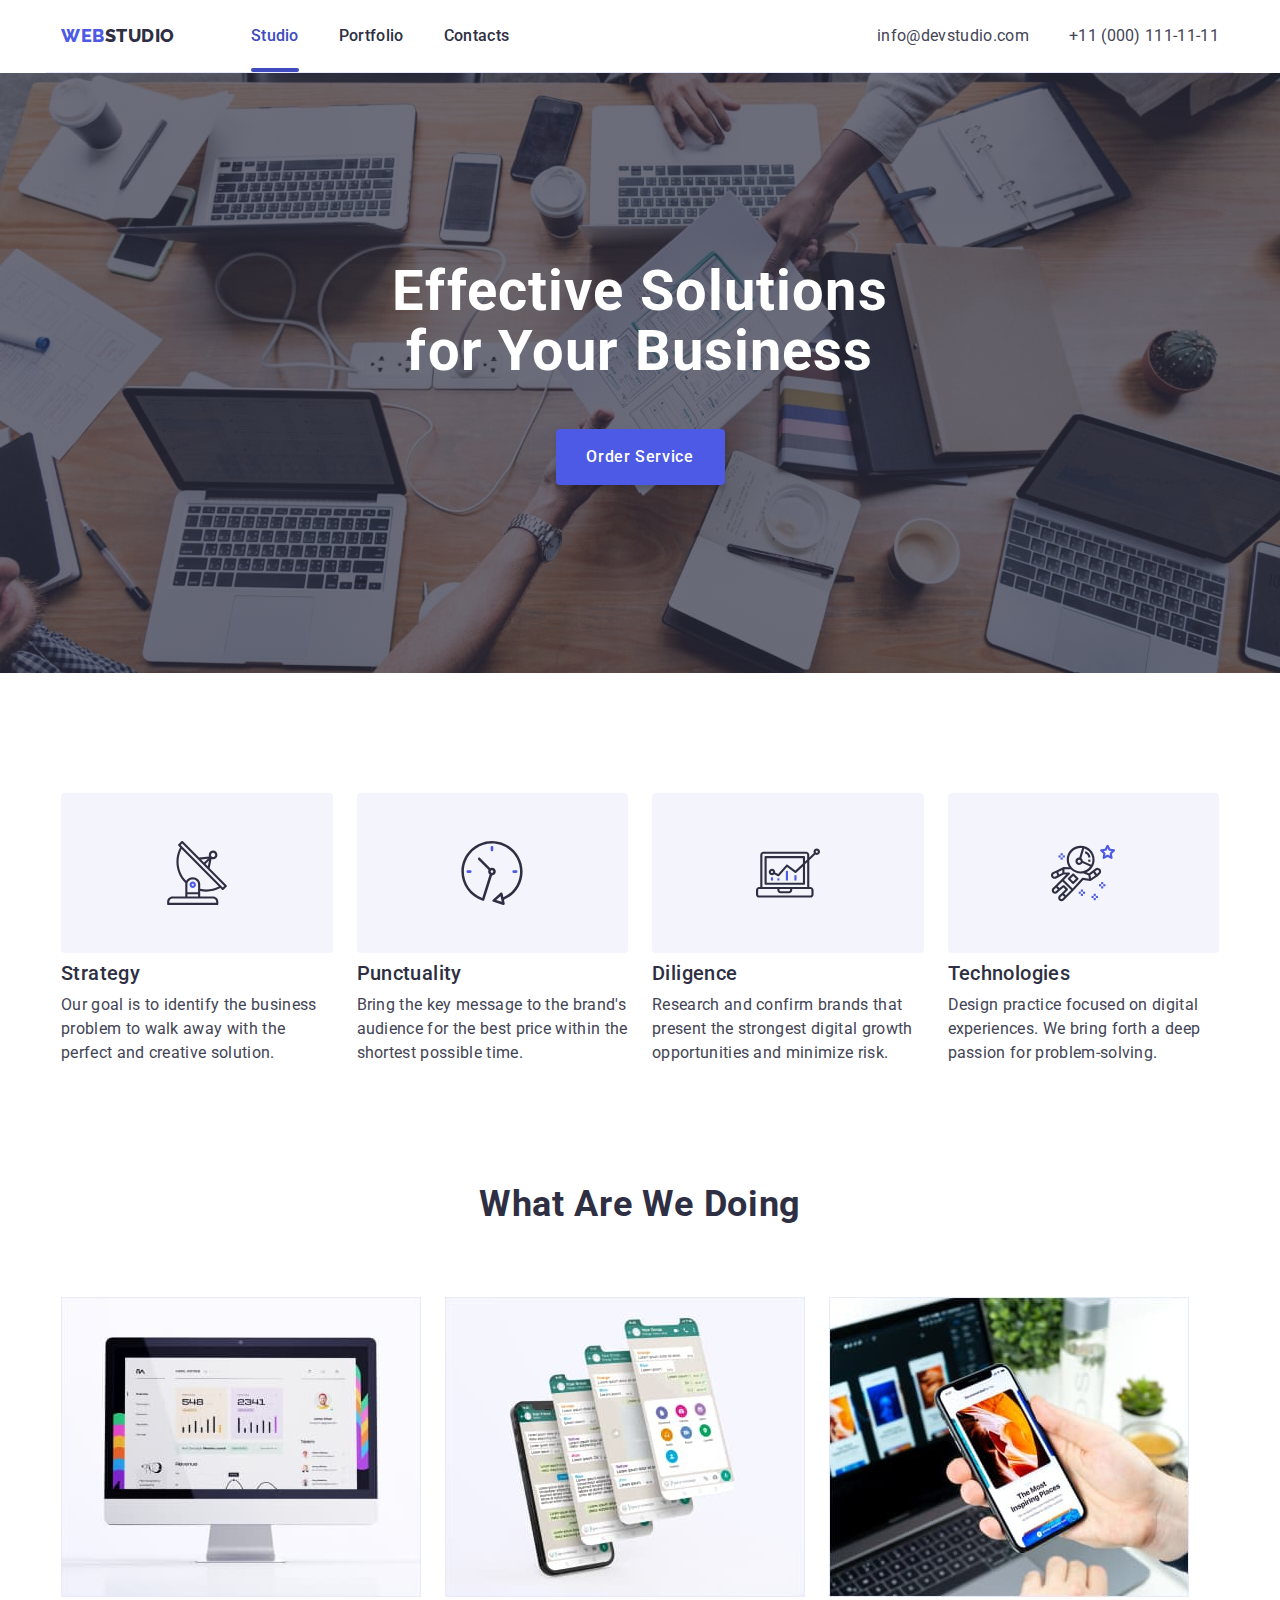
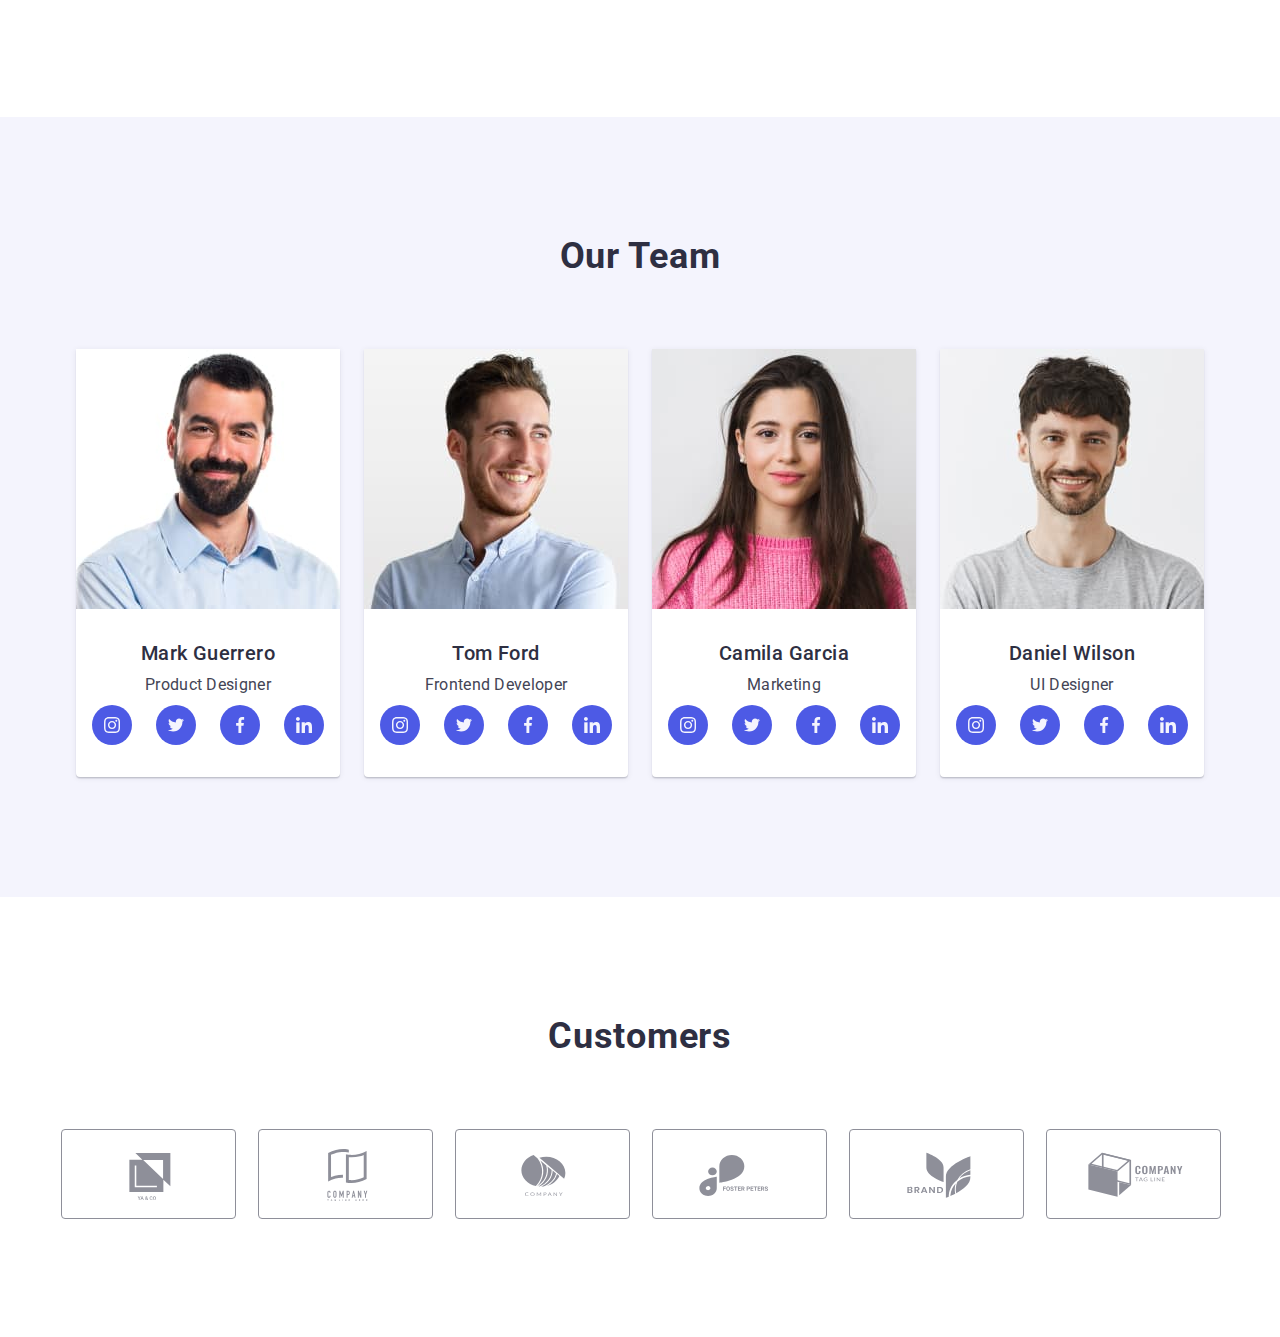
==== commit 30652dde: "upd" ====
--- a/index.html
+++ b/index.html
@@ -603,7 +603,69 @@
         </form>
       </div>
     </div>
-    
+    <div class="menu-container js-menu-container" id="mobile-menu">
+      <button class="mobile-menu-close js-close-menu">
+        <svg class="closemodal" width="8" height="8">
+            <use href="./images/icons.svg#icon-close"></use>
+          </svg>
+      </button>
+      <ul class="mobile-menu list">
+            <li class="mobile-navigation-item">
+              <a class="mobile-navigation-link mobile-current link" href="./index.html">Studio</a>
+            </li>
+            <li class="mobile-navigation-item">
+              <a class="mobile-navigation-link link" href="./portfolio.html">Portfolio</a>
+            </li>
+            <li class="mobile-navigation-item">
+              <a class="mobile-navigation-link link" href="">Contacts</a>
+            </li>
+          </ul>
+        
+        <div>
+        <address class="mobile-address">
+          <ul class="mobile-address-list list">
+            <li class="mobile-adress-item">
+              <a class="mobile-address-phone link" href="tel:+110001111111">+11 (000) 111-11-11</a>
+            </li>
+            <li class="mobile-adress-item">
+              <a class="mobile-address-mail link" href="mailto:info@devstudio.com">info@devstudio.com</a>
+            </li>
+          </ul>
+        </address>
+        <div class="socialmedia-container">
+          <ul class="socialmedia-list list">
+            <li class="socialmedia-item">
+              <a class="socialmedia-link" href="">
+                <svg class="socialmedia-icon" width="24" height="24">
+                  <use href="./images/icons.svg#icon-instfoot"></use>
+                </svg>
+              </a>
+            </li>
+            <li class="socialmedia-item">
+              <a class="socialmedia-link" href="">
+                <svg class="socialmedia-icon" width="24" height="24">
+                  <use href="./images/icons.svg#icon-twitterfoot"></use>
+                </svg>
+              </a>
+            </li>
+            <li class="socialmedia-item">
+              <a class="socialmedia-link" href="">
+                <svg class="socialmedia-icon" width="24" height="24">
+                  <use href="./images/icons.svg#icon-facebookfoot"></use>
+                </svg>
+              </a>
+            </li>
+            <li class="socialmedia-item">
+              <a class="socialmedia-link" href="">
+                <svg class="socialmedia-icon" width="24" height="24">
+                  <use href="./images/icons.svg#icon-linkedinfoot"></use>
+                </svg>
+              </a>
+            </li>
+          </ul>
+        </div>
+        </div>
+    </div>
     <script src="./js/modal.js"></script>
     <script src="js/mobile-menu.js"></script>
   </body>
--- a/css/styles.css
+++ b/css/styles.css
@@ -55,7 +55,7 @@
   padding-left: 15px;
   padding-right: 15px;
   margin: 0 auto;
-  outline: 2px solid red;
+  /* outline: 2px solid red; */
 }
 .visually-hidden {
   position: absolute;
@@ -953,6 +953,39 @@
   display: inline-block;
 }
 
+
+
+.mobile-menu-icon {
+  stroke: #2e2f42;
+  fill: transparent;
+}
+
+.menu-container{
+  position: fixed;
+    top: 0;
+    left: 0;
+    width: 100vw;
+    height: 100vh;
+    padding: 80px 35px 40px 40px;
+    background-color: var(--white);
+    transform: translateX(100%);
+    transition: transform 250ms cubic-bezier(0.4, 0, 0.2, 1), border 250ms cubic-bezier(0.4, 0, 0.2, 1);
+    display: flex;
+    flex-direction: column;
+    justify-content: space-between;
+    overflow: auto;
+}
+
+.menu-container.is-open {
+  transform: translateX(0);
+}
+
+.mobile-menu {
+  display: flex;
+  flex-direction: column;
+  gap: 40px;
+}
+
 .mobile-menu-open {
   position: absolute;
   padding: 0;
@@ -983,9 +1016,4 @@
     fill 250ms cubic-bezier(0.4, 0, 0.2, 1);
   transition: background-color 250ms cubic-bezier(0.4, 0, 0.2, 1),
     border 250ms cubic-bezier(0.4, 0, 0.2, 1);
-}
-
-.mobile-menu-icon {
-  stroke: #2e2f42;
-  fill: transparent;
 }--- a/css/media.css
+++ b/css/media.css
@@ -3,26 +3,27 @@
     max-width: 428px;
   }
 }
-@media screen and (min-width:768px) {
+@media screen and (min-width: 768px) {
   .container {
     max-width: 768px;
   }
-  .header-top{
+  .header-top {
     width: 496px;
-font-size: 56px;
-line-height: 60px;
-letter-spacing: 1.12px;
+    font-size: 56px;
+    line-height: 60px;
+    letter-spacing: 1.12px;
   }
 }
 
-@media screen and (min-width: 768px){
-.mobile-menu-open {
+@media screen and (min-width: 768px) {
+  .mobile-menu-open {
     display: none;
-}
+  }
 }
 
-@media screen and (max-width:768px) {
-  .header-list, .header-address{
+@media screen and (max-width: 767px) {
+  .header-list,
+  .header-address {
     display: none;
   }
 }
@@ -37,7 +38,7 @@
 }
 
 @media screen and (min-width: 1158px) {
-  .container{
+  .container {
     max-width: 1158px;
   }
   .second-part {
@@ -90,37 +91,37 @@
 }
 
 @media screen and (min-width: 1158px) {
-  .our-team{
+  .our-team {
     padding: 120px 0;
   }
-   .our-team-list{
-      display: flex;
+  .our-team-list {
+    display: flex;
     gap: 24px;
-   }
+  }
 }
 
 /* Section customers */
 
 @media screen and (min-width: 768px) {
   .customers > .container {
-    max-width:588px;
+    max-width: 588px;
   }
-   .customers-list{
+  .customers-list {
     gap: 72px 24px;
-   }
-   .customers-list-item{
+  }
+  .customers-list-item {
     width: calc((100% - 48px) / 3);
-   }
+  }
 }
 
-@media screen and (min-width: 1158px){
+@media screen and (min-width: 1158px) {
   .customers > .container {
-    max-width:1158px;
+    max-width: 1158px;
   }
-  .customers{
+  .customers {
     padding: 120px 0;
   }
-  .customers-list{
+  .customers-list {
     display: flex;
     gap: 24px;
     flex-wrap: nowrap;
@@ -134,4 +135,4 @@
 .customers-list-item{
   width: calc((100% - 16px) / 2);
   height: 88px;
-} */+} */
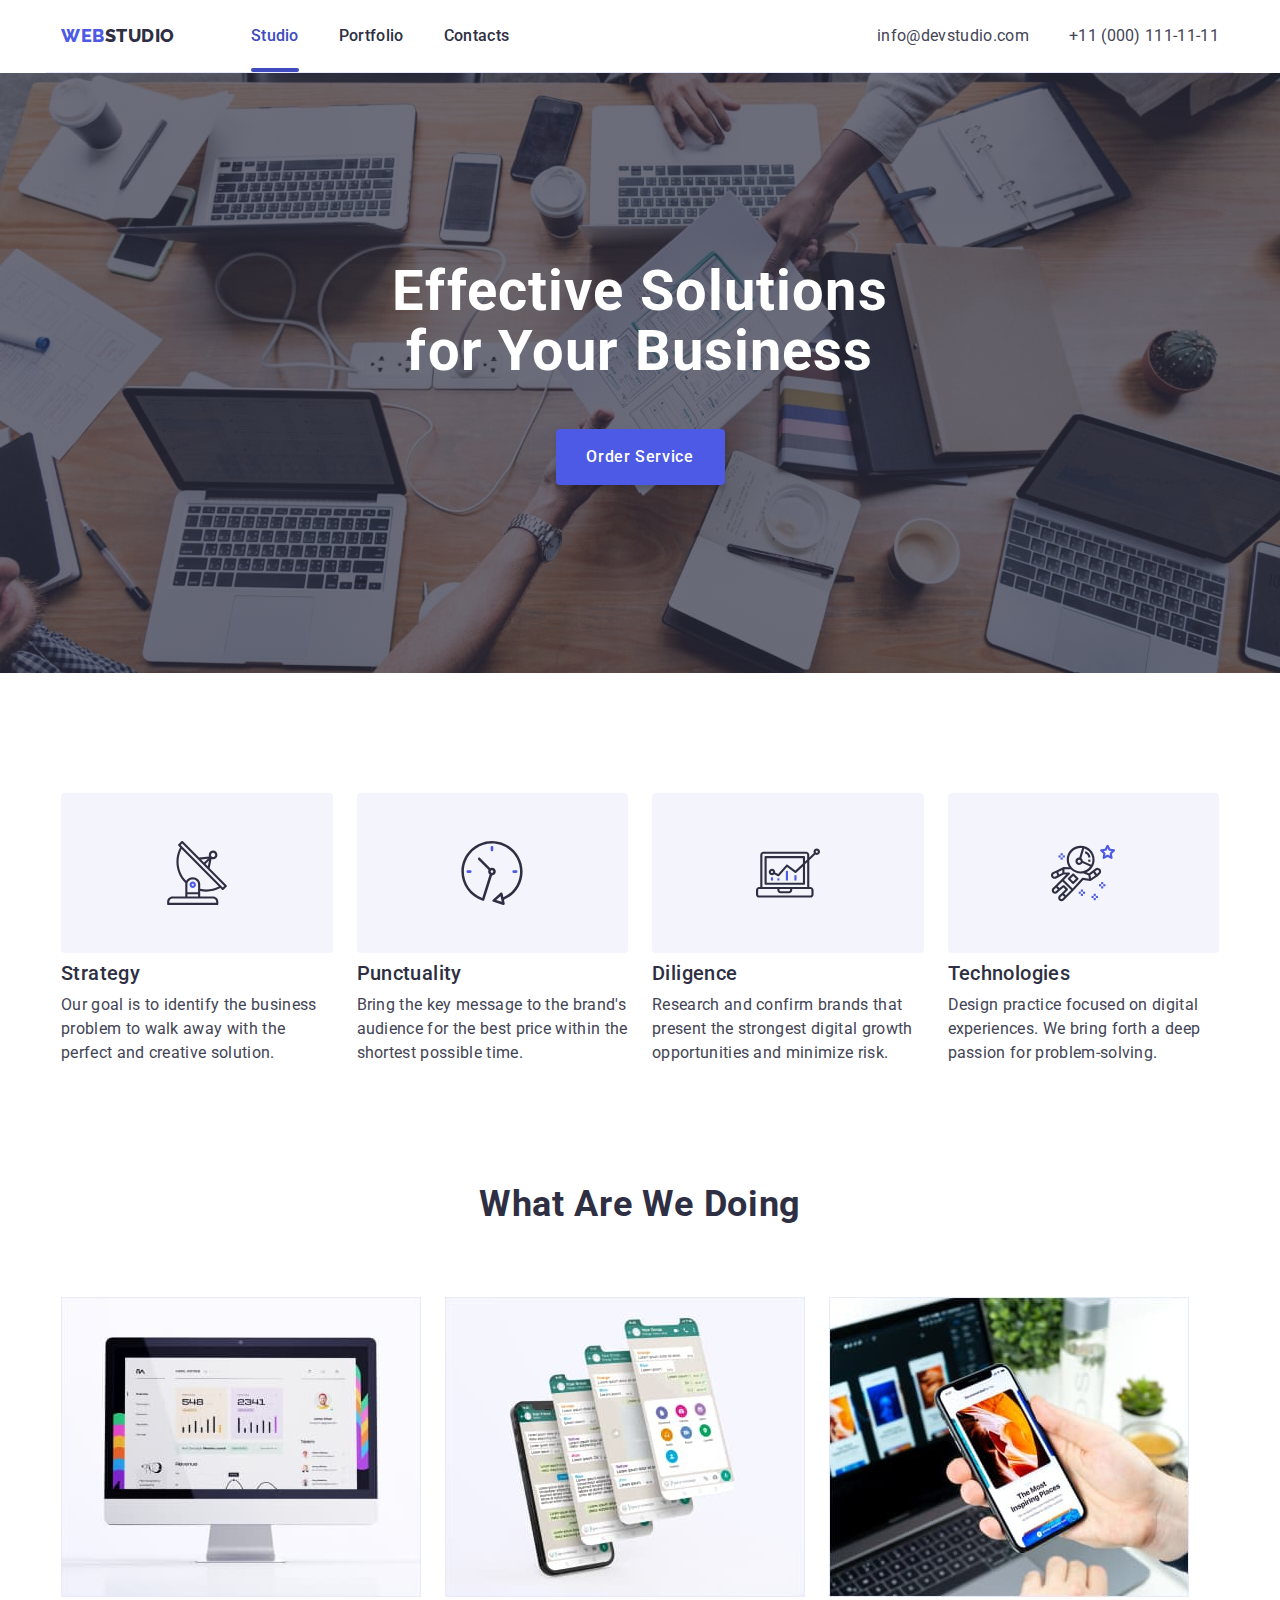
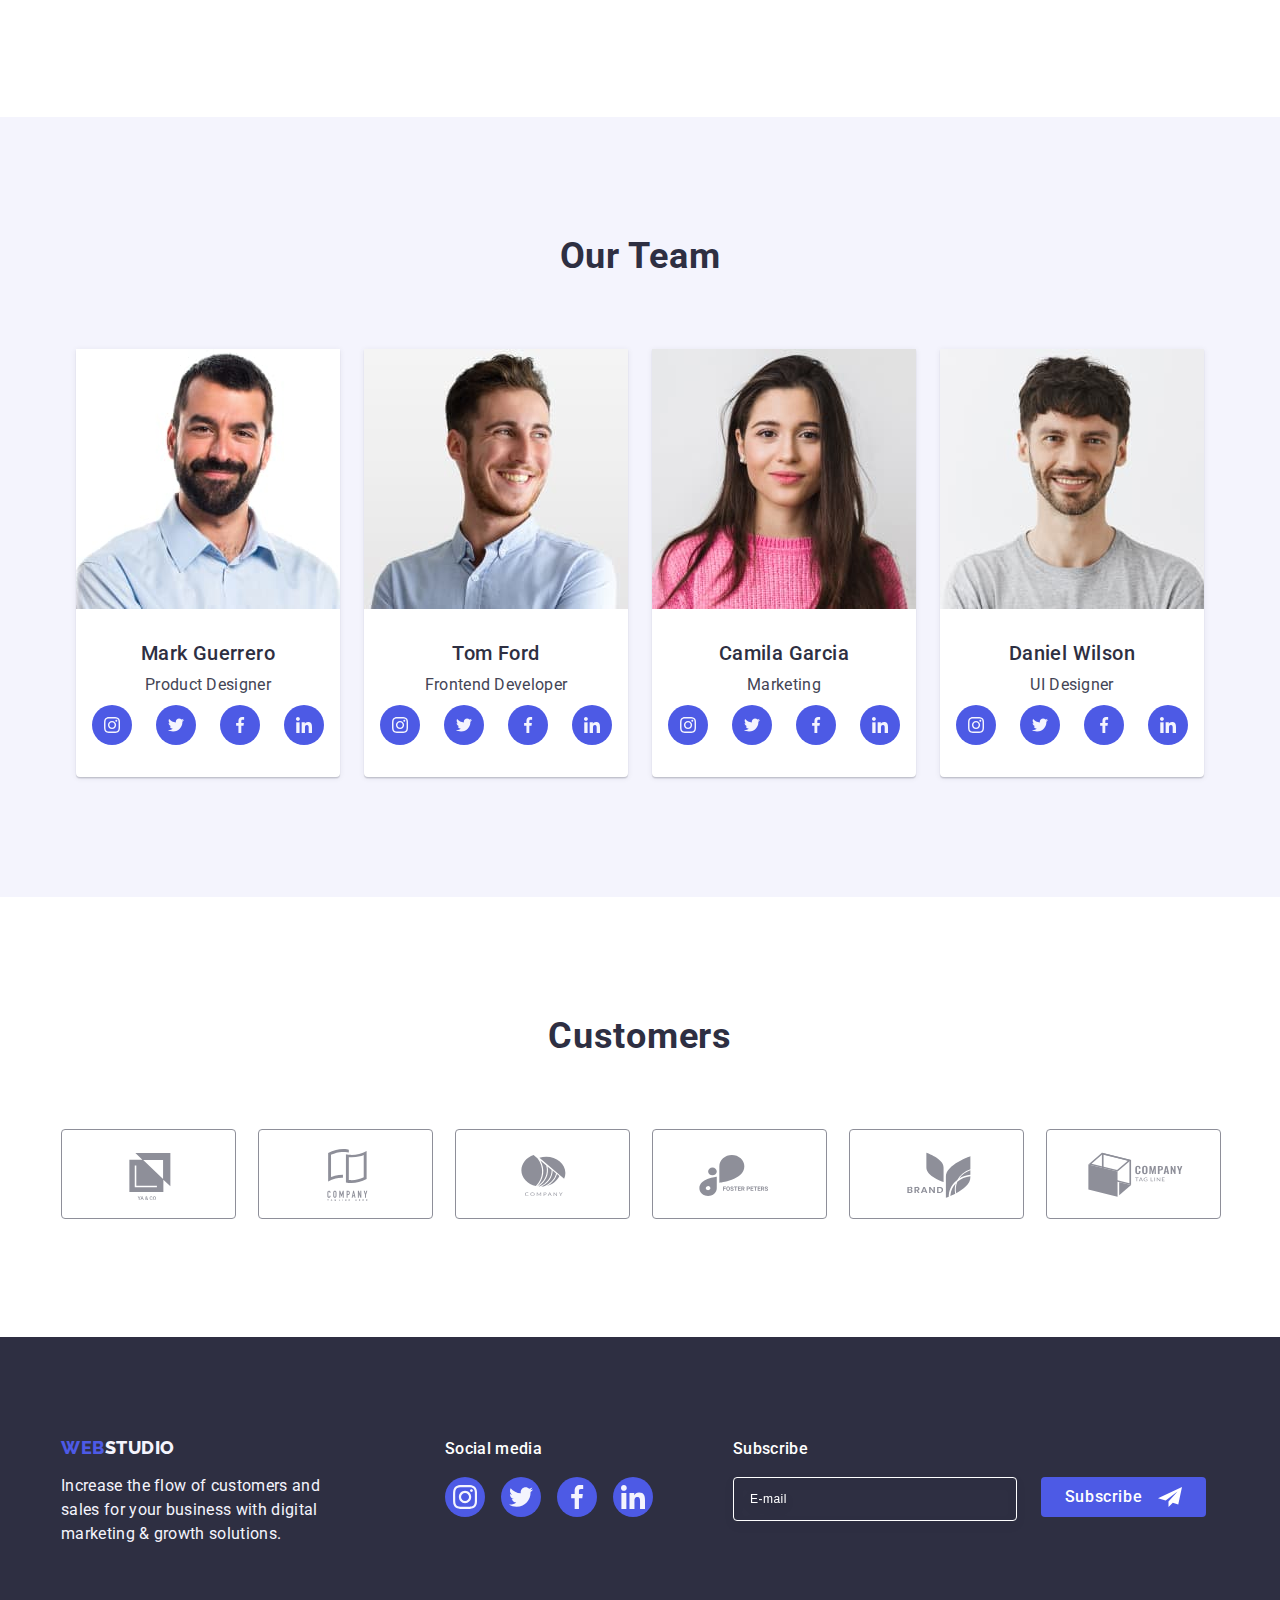
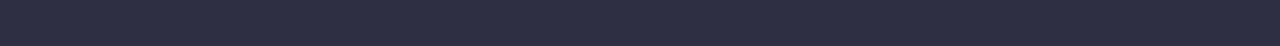
==== commit 0808886f: "upd" ====
--- a/index.html
+++ b/index.html
@@ -438,7 +438,7 @@
 
     <!--footer-->
 
-    <!-- <footer class="ftr-page">
+    <footer class="ftr-page">
       <div class="container container-ftr-page">
         <div class="footer-top">
           <a href="./index.html" class="logotype link"
@@ -510,7 +510,7 @@
           </form>
         </div>
       </div>
-    </footer> -->
+    </footer>
 
     <div class="backdrop is-hidden" data-modal>
       <div class="modal">
@@ -637,28 +637,28 @@
             <li class="socialmedia-item">
               <a class="socialmedia-link" href="">
                 <svg class="socialmedia-icon" width="24" height="24">
-                  <use href="./images/icons.svg#icon-instfoot"></use>
+                  <use href="./images/icons.svg#icon-inst"></use>
                 </svg>
               </a>
             </li>
             <li class="socialmedia-item">
               <a class="socialmedia-link" href="">
                 <svg class="socialmedia-icon" width="24" height="24">
-                  <use href="./images/icons.svg#icon-twitterfoot"></use>
+                  <use href="./images/icons.svg#icon-twit"></use>
                 </svg>
               </a>
             </li>
             <li class="socialmedia-item">
               <a class="socialmedia-link" href="">
                 <svg class="socialmedia-icon" width="24" height="24">
-                  <use href="./images/icons.svg#icon-facebookfoot"></use>
+                  <use href="./images/icons.svg#icon-fb"></use>
                 </svg>
               </a>
             </li>
             <li class="socialmedia-item">
               <a class="socialmedia-link" href="">
                 <svg class="socialmedia-icon" width="24" height="24">
-                  <use href="./images/icons.svg#icon-linkedinfoot"></use>
+                  <use href="./images/icons.svg#icon-link"></use>
                 </svg>
               </a>
             </li>
--- a/css/styles.css
+++ b/css/styles.css
@@ -953,7 +953,7 @@
   display: inline-block;
 }
 
-
+/*!------- Mobile menu -----------*/
 
 .mobile-menu-icon {
   stroke: #2e2f42;
@@ -961,7 +961,8 @@
 }
 
 .menu-container{
-  position: fixed;
+
+    position: fixed;
     top: 0;
     left: 0;
     width: 100vw;
@@ -974,6 +975,7 @@
     flex-direction: column;
     justify-content: space-between;
     overflow: auto;
+
 }
 
 .menu-container.is-open {
@@ -1006,7 +1008,7 @@
   cursor: pointer;
   width: 24px;
   height: 24px;
-  fill: var(--headings-color);
+  fill: var(--grey);
   background-color: transparent;
   display: flex;
   align-items: center;
@@ -1016,4 +1018,77 @@
     fill 250ms cubic-bezier(0.4, 0, 0.2, 1);
   transition: background-color 250ms cubic-bezier(0.4, 0, 0.2, 1),
     border 250ms cubic-bezier(0.4, 0, 0.2, 1);
+}
+
+.mobile-navigation-link {
+  color: var(--grey);
+  font-family: Roboto;
+  font-size: 36px;
+  font-weight: 700;
+  line-height: 1.11;
+  letter-spacing: 0.02em;
+}
+.mobile-navigation-link:hover,
+.mobile-navigation-link:focus {
+  color: var(--ocean);
+}
+.menu-container {
+  /* justify-content: space-between;
+  width: 100%;
+  display: flex;
+  gap: 16px; */
+}
+
+.mobile-current {
+  color: var(--ocean);
+}
+
+.mobile-address-list {
+  display: flex;
+  gap: 40px;
+  flex-direction: column;
+}
+.mobile-address {
+  margin-bottom: 48px;
+}
+
+.mobile-address-phone {
+  color: var(--iris);
+  font-size: 25px;
+  font-weight: 700;
+  line-height: 1.11;
+  letter-spacing: 0.02em;
+  font-style: normal;
+}
+
+.mobile-address-mail {
+  color: var(--slate);
+  font-size: 20px;
+  font-weight: 500;
+  line-height: 1.2;
+  letter-spacing: 0.02em;
+  font-style: normal;
+}
+.socialmedia-container {
+  display: flex;
+  flex-direction: column;
+  align-items: center;
+}
+.socialmedia-list {
+    display: flex;
+    gap: 16px;
+}
+.menu-container .social-list-icon-ftr  {
+    justify-content: space-between;
+    width: 100%;
+}
+.socialmedia-link {
+    width: 40px;
+    height: 40px;
+    border-radius: 50%;
+    background-color: var(--iris);
+    display: flex;
+    align-items: center;
+    justify-content: center;
+    transition: background-color 250ms cubic-bezier(0.4, 0, 0.2, 1);
 }--- a/css/media.css
+++ b/css/media.css
@@ -71,7 +71,7 @@
 
 /* Section thirty */
 
-@media screen and (min-width: 320px) {
+@media screen and (max-width: 767px) {
   .third-part {
     display: none;
   }
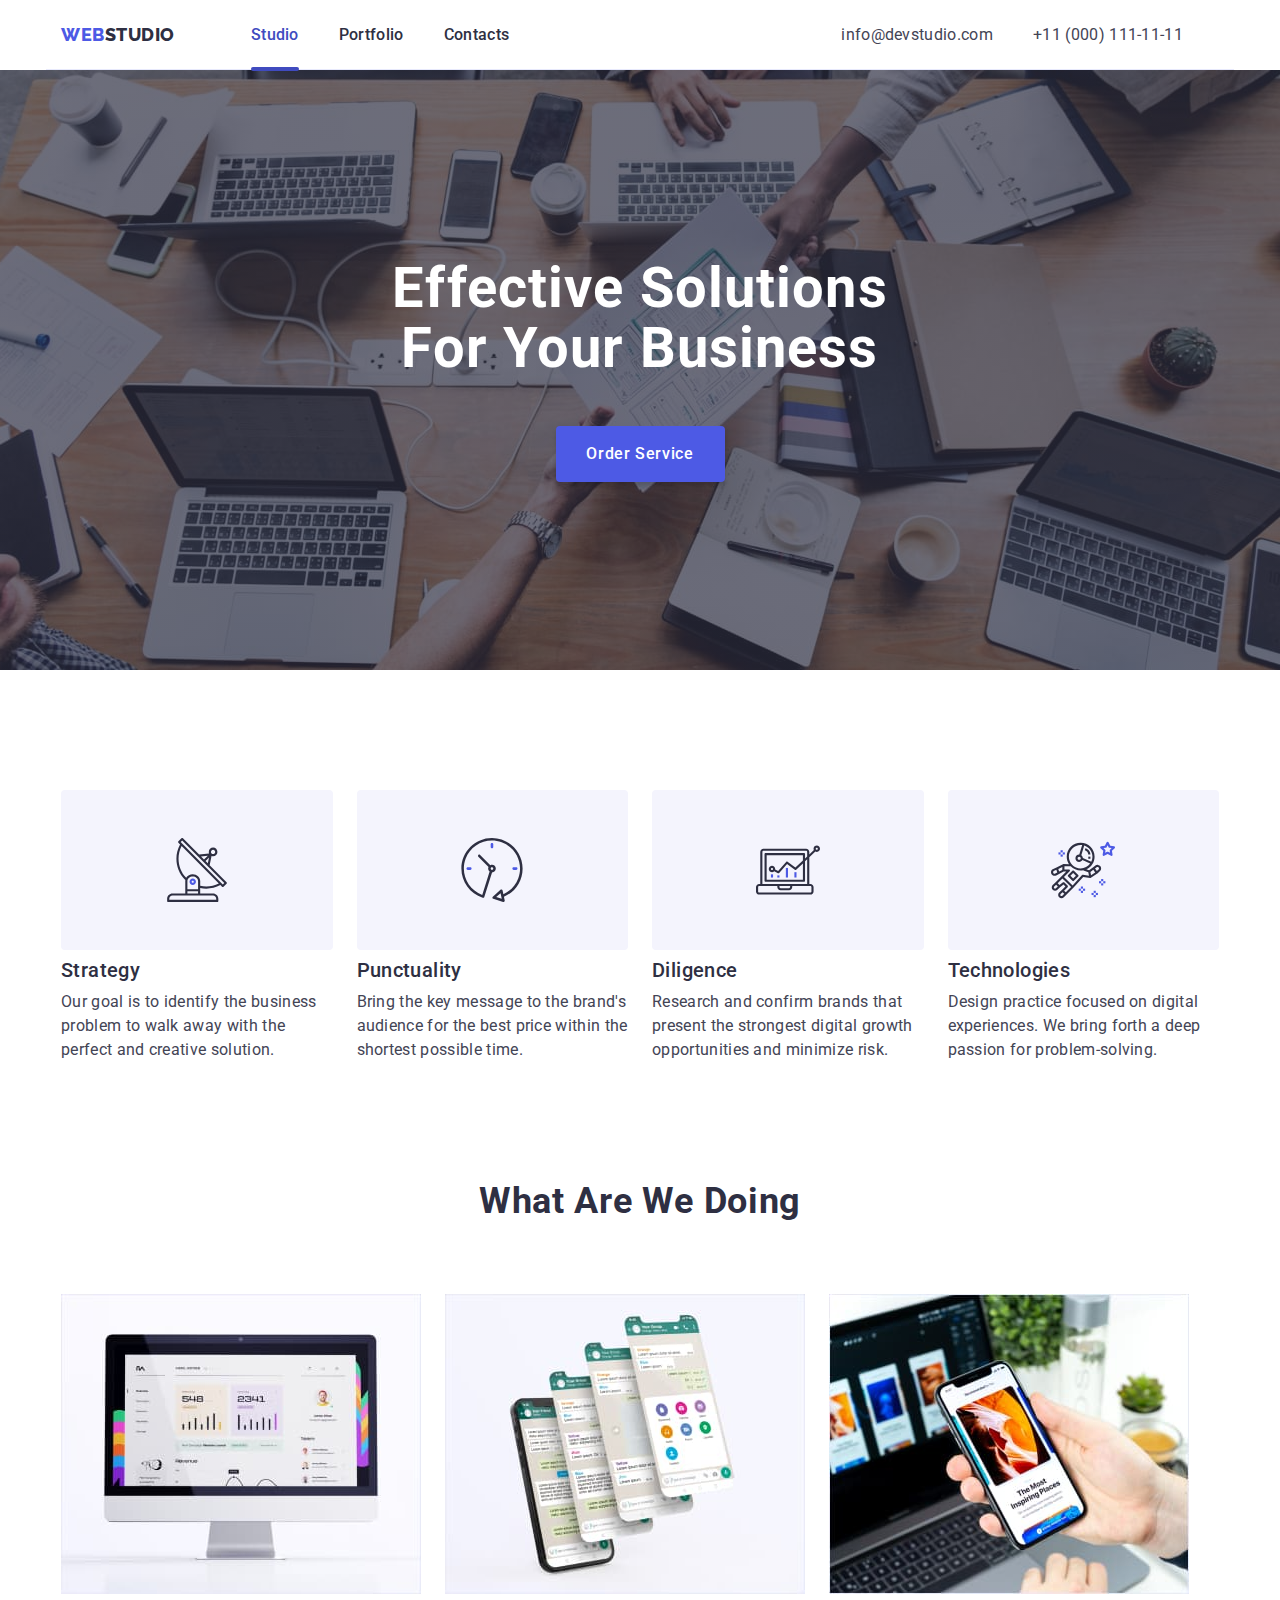
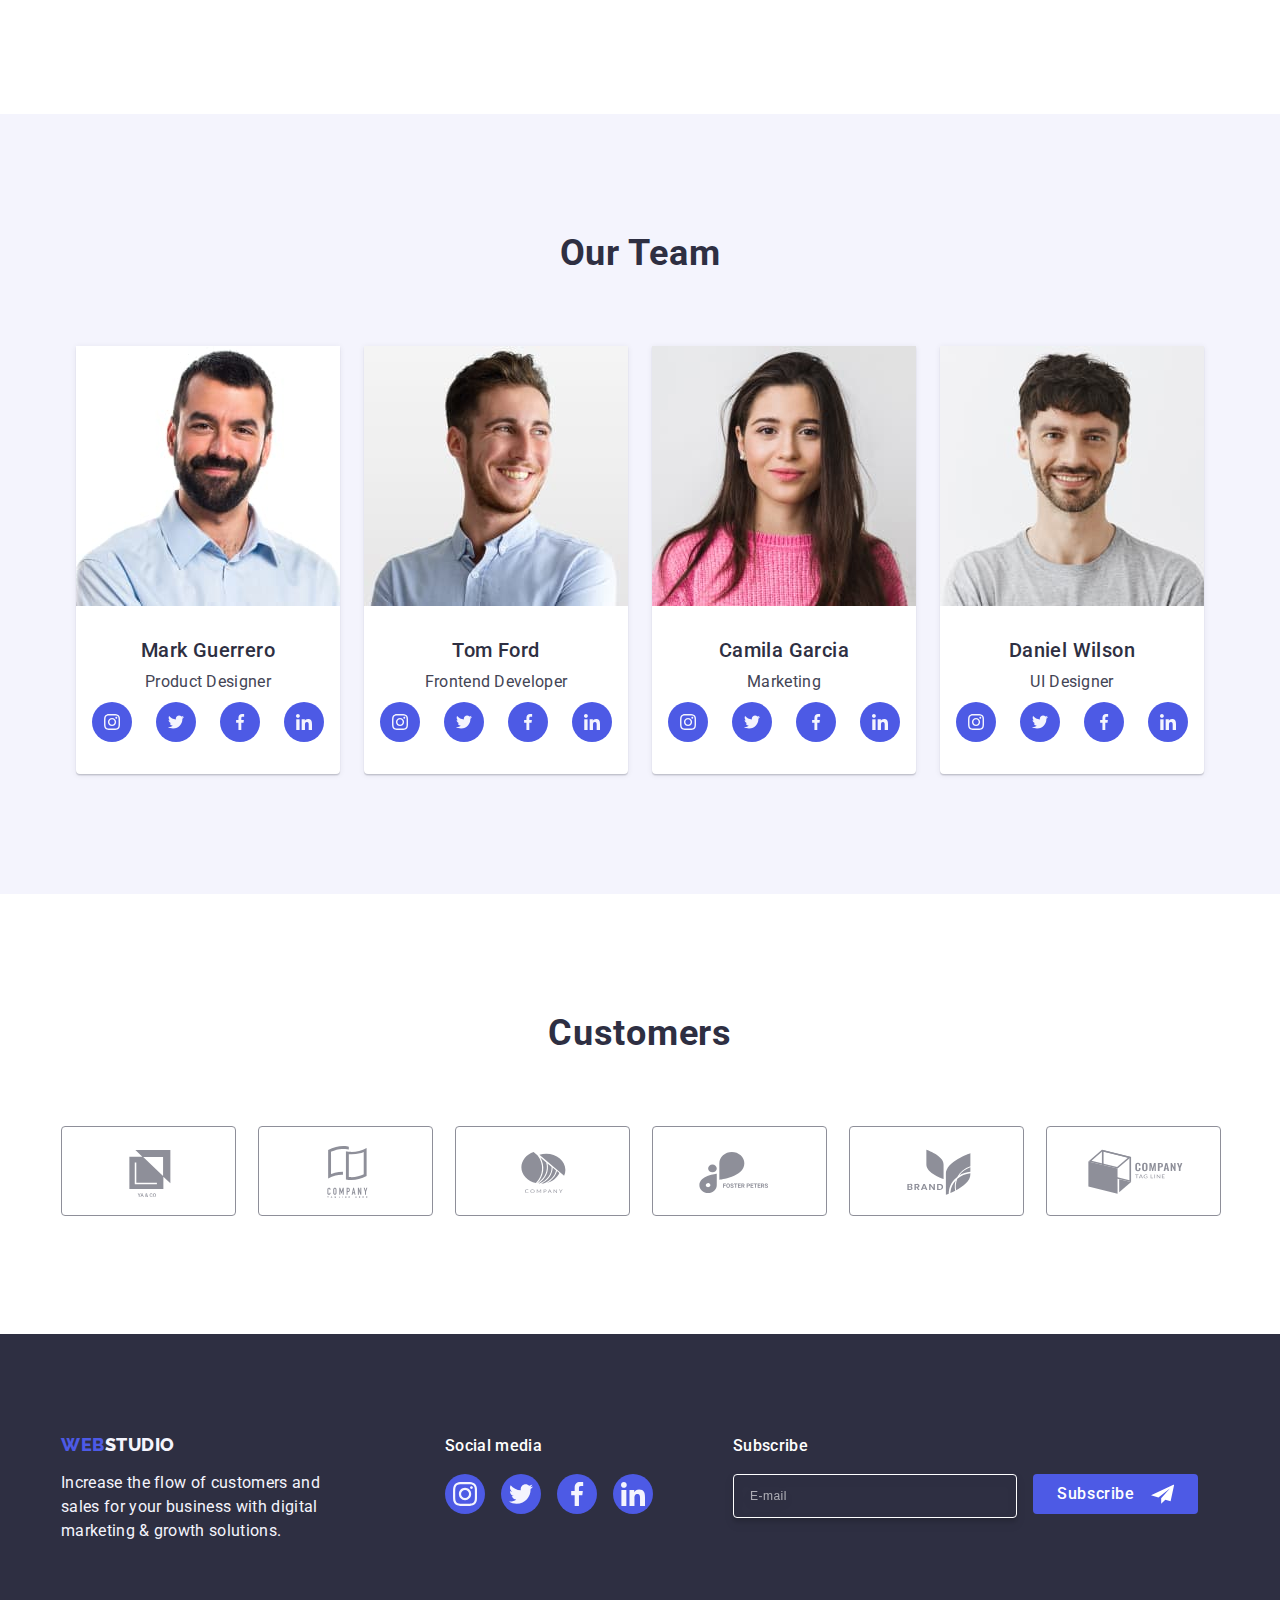
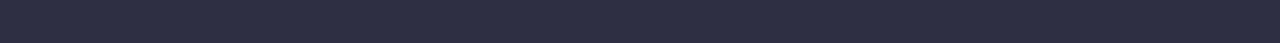
==== commit d1548aaa: "update" ====
--- a/index.html
+++ b/index.html
@@ -79,7 +79,7 @@
       <!-- Section 1 -->
       <section class="first-part">
         <div class="container">
-          <h1 class="header-top">Effective Solutions for Your Business</h1>
+          <h1 class="header-top">Effective Solutions For Your Business</h1>
           <button type="button" class="orders open-modal" data-modal-open>
             Order Service
           </button>
--- a/css/styles.css
+++ b/css/styles.css
@@ -119,6 +119,7 @@
 .page-nav {
   display: flex;
   align-items: center;
+  margin-right: 120px;
 }
 .pages.link {
   padding: 24px 0;
@@ -135,9 +136,9 @@
   line-height: 1.17;
   letter-spacing: 0.03em;
   text-transform: uppercase;
-  margin-right: 76px;
   padding: 24px 0;
-  display: flex;
+  /* display: flex; */
+  margin-right: 120px;
 }
 .logotype {
   color: var(--iris);
@@ -194,12 +195,15 @@
 /* Address */
 
 .header-address {
-  font-style: normal;
-  margin-left: auto;
+  display: flex;
+  align-items: center;
 }
 .address-list {
-  display: flex;
-  gap: 40px;
+  list-style: none;
+  display: flex;
+  flex-direction: column;
+  gap: 12px;
+  align-items: center;
 }
 .address-list-item {
   display: flex;
@@ -207,11 +211,12 @@
 
 .address-link {
   color: var(--slate, #434455);
-  font-size: 16px;
-  line-height: 1.5;
-  letter-spacing: 0.02em;
-  color: var(--slate);
-  padding: 24px 0;
+  color: var(--text-color);
+  font-size: 12px;
+  line-height: 1.16;
+  letter-spacing: 0.04em;
+  font-style: normal;
+  text-decoration: none;
   transition: color 250ms cubic-bezier(0.4, 0, 0.2, 1);
 }
 
@@ -509,21 +514,35 @@
 
 .ftr-page {
   background: var(--navy-blue);
-  padding: 100px 0;
+  padding: 96px 0;
 }
 .ftr-page .logotype {
+  display: inline-block;
   margin-bottom: 16px;
-  display: inline-block;
+  margin-right: 0;
+  padding: 0;
 }
 .ftr-page .logo-span {
   color: var(--cloud);
+  font-family: Raleway, sans-serif;
+  font-size: 18px;
+  font-weight: 800;
+  line-height: 1.17;
+  letter-spacing: 0.03em;
+  text-transform: uppercase;
+  padding: 0;
 }
 .footer-top {
-  margin-right: 120px;
+  display: flex;
+  flex-direction: column;
+  align-items: center;
 }
 .container-ftr-page {
   display: flex;
-  align-items: baseline;
+  flex-direction: row;
+  justify-content: center;
+  flex-wrap: wrap;
+  gap: 72px;
 }
 .footer-icon-text {
   color: var(--white, #fff);
@@ -535,10 +554,11 @@
 }
 .footer-heading {
   color: var(--cloud, #f4f4fd);
+  font-family: Roboto;
   font-size: 16px;
   line-height: 1.5;
   letter-spacing: 0.02em;
-  max-width: 264px;
+  max-width: 268px;
 }
 
 .social-icon {
@@ -549,62 +569,78 @@
 }
 
 .footer-icon-container {
+  display: flex;
+  flex-direction: column;
+  align-items: center;
 }
 /* Modal Footer */
 .modal-container-ftr {
-  padding-left: 80px;
+  display: flex;
+  flex-direction: column;
+  align-items: center;
+  width: 100%;
 }
 
 .modal-container-ftr-text {
+  color: #ffffff;
+  font-size: 16px;
+  font-weight: 500;
+  line-height: 1.5;
+  letter-spacing: 0.02em;
   margin-bottom: 16px;
-  font-weight: 500;
-  font-size: 16px;
-  line-height: 1.5;
-  letter-spacing: 0.02em;
+  display: block;
+}
+
+.modal-frm-ftr {
+  display: flex;
+  gap: 16px;
+  flex-wrap: wrap;
+  flex-direction: column;
+  width: 100%;
+}
+
+.modal-label-ftr {
+}
+
+.modal-input-ftr {
+  display: block;
+    width: 100%;
+    height: 40px;
+    background-color: transparent;
+    border-radius: 4px;
+    border: 1px solid rgba(255, 255, 255, 0.3);
+    box-shadow: 0px 4px 4px 0px rgba(0, 0, 0, 0.15);
+    padding-left: 16px;
+    font-size: 12px;
+    line-height: 1.5;
+    letter-spacing: 0.04em;
+    filter: drop-shadow(0px 4px 4px rgba(0, 0, 0, 0.15));
+    color: #ffffff;
+}
+
+.modal-input-ftr::placeholder {
+  color: rgba(255, 255, 255, 0.6);
+}
+.modal-btn-submit-ftr {
+  font-family: "Roboto", sans-serif;
+  background-color: #4d5ae5;
   color: #ffffff;
-}
-
-.modal-frm-ftr {
-  display: flex;
-  gap: 24px;
-}
-
-.modal-label-ftr {
-}
-
-.modal-input-ftr {
-  width: 264px;
-  height: 40px;
-  border: 1px solid #ffffff;
-  background-color: transparent;
-  font-size: 12px;
+  font-size: 16px;
+  font-weight: 500;
   line-height: 1.5;
   letter-spacing: 0.04em;
-  padding-left: 16px;
-  filter: drop-shadow(0px 4px 4px rgba(0, 0, 0, 0.15));
-  border-radius: 4px;
-  color: #ffffff;
-}
-
-.modal-input-ftr::placeholder {
-  color: #ffffff;
-}
-.modal-btn-submit-ftr {
-  min-width: 165px;
+  cursor: pointer;
+  padding: 8px 24px;
+  display: block;
+  width: 165px;
   height: 40px;
-  display: flex;
-  justify-content: center;
-  align-items: center;
-  font-family: "Roboto", sans-serif;
-  font-size: 16px;
-  font-weight: 500;
-  line-height: 1.5;
-  letter-spacing: 0.04em;
-  color: #ffffff;
-  cursor: pointer;
-  background-color: #4d5ae5;
   border: none;
   border-radius: 4px;
+  transition: background-color 250ms cubic-bezier(0.4, 0, 0.2, 1);
+  display: flex;
+  justify-content: center;
+  align-items: center;
+  margin: 0 auto;
 }
 
 .modal-icon-ftr {
--- a/css/media.css
+++ b/css/media.css
@@ -1,3 +1,5 @@
+/* Header */
+
 @media screen and (min-width: 428px) {
   .container {
     max-width: 428px;
@@ -28,6 +30,27 @@
   }
 }
 
+@media screen and (min-width: 1158px) {
+  .header-logotype{
+    margin-right: 76px;
+  }  
+  .page-nav{
+    margin-right: 332px;
+  }
+  .address-list{
+    flex-direction: inherit;
+    gap:40px;
+  }
+  .address-link{
+    font-size: 16px;
+    line-height: 1.5;
+    letter-spacing: 0.02em;
+  }
+}
+/* First section */
+
+
+/* Second section */
 @media screen and (min-width: 768px) {
   .second-part-subtitle {
     text-align: left;
@@ -136,3 +159,60 @@
   width: calc((100% - 16px) / 2);
   height: 88px;
 } */
+
+/* Footer */
+
+@media screen and (min-width: 768px) {
+  .ftr-page > .container {
+    max-width: 588px;
+  }
+.modal-btn-submit-ftr{
+  margin: 0;
+}
+.footer-top {
+    align-items: flex-start;
+}
+.modal-container-ftr{
+  justify-content: left;
+    align-items: flex-start;
+}
+.modal-frm-ftr {
+  flex-direction: row;
+}
+.modal-input-ftr{
+  width: 264px;
+}
+.container-ftr-page{
+    gap: 72px 24px;
+    justify-content: flex-start;
+}
+.footer-icon-container {
+  align-items:normal;
+}
+}
+
+@media screen and (min-width: 1158px) {
+.container-ftr-page {
+      justify-content: normal;
+      flex-wrap: nowrap;
+      gap: 0;
+  }
+  .ftr-page > .container {
+    max-width: 588px;
+    max-width: 1158px;
+  }
+
+.ftr-page {
+  padding: 100px 0;
+}
+.footer-heading{
+  width: 264px;
+}
+.footer-icon-container{
+  margin-left: 120px;
+  margin-right: 80px;
+}
+.modal-input-ftr{
+  border: 1px solid rgba(255, 255, 255);
+}
+}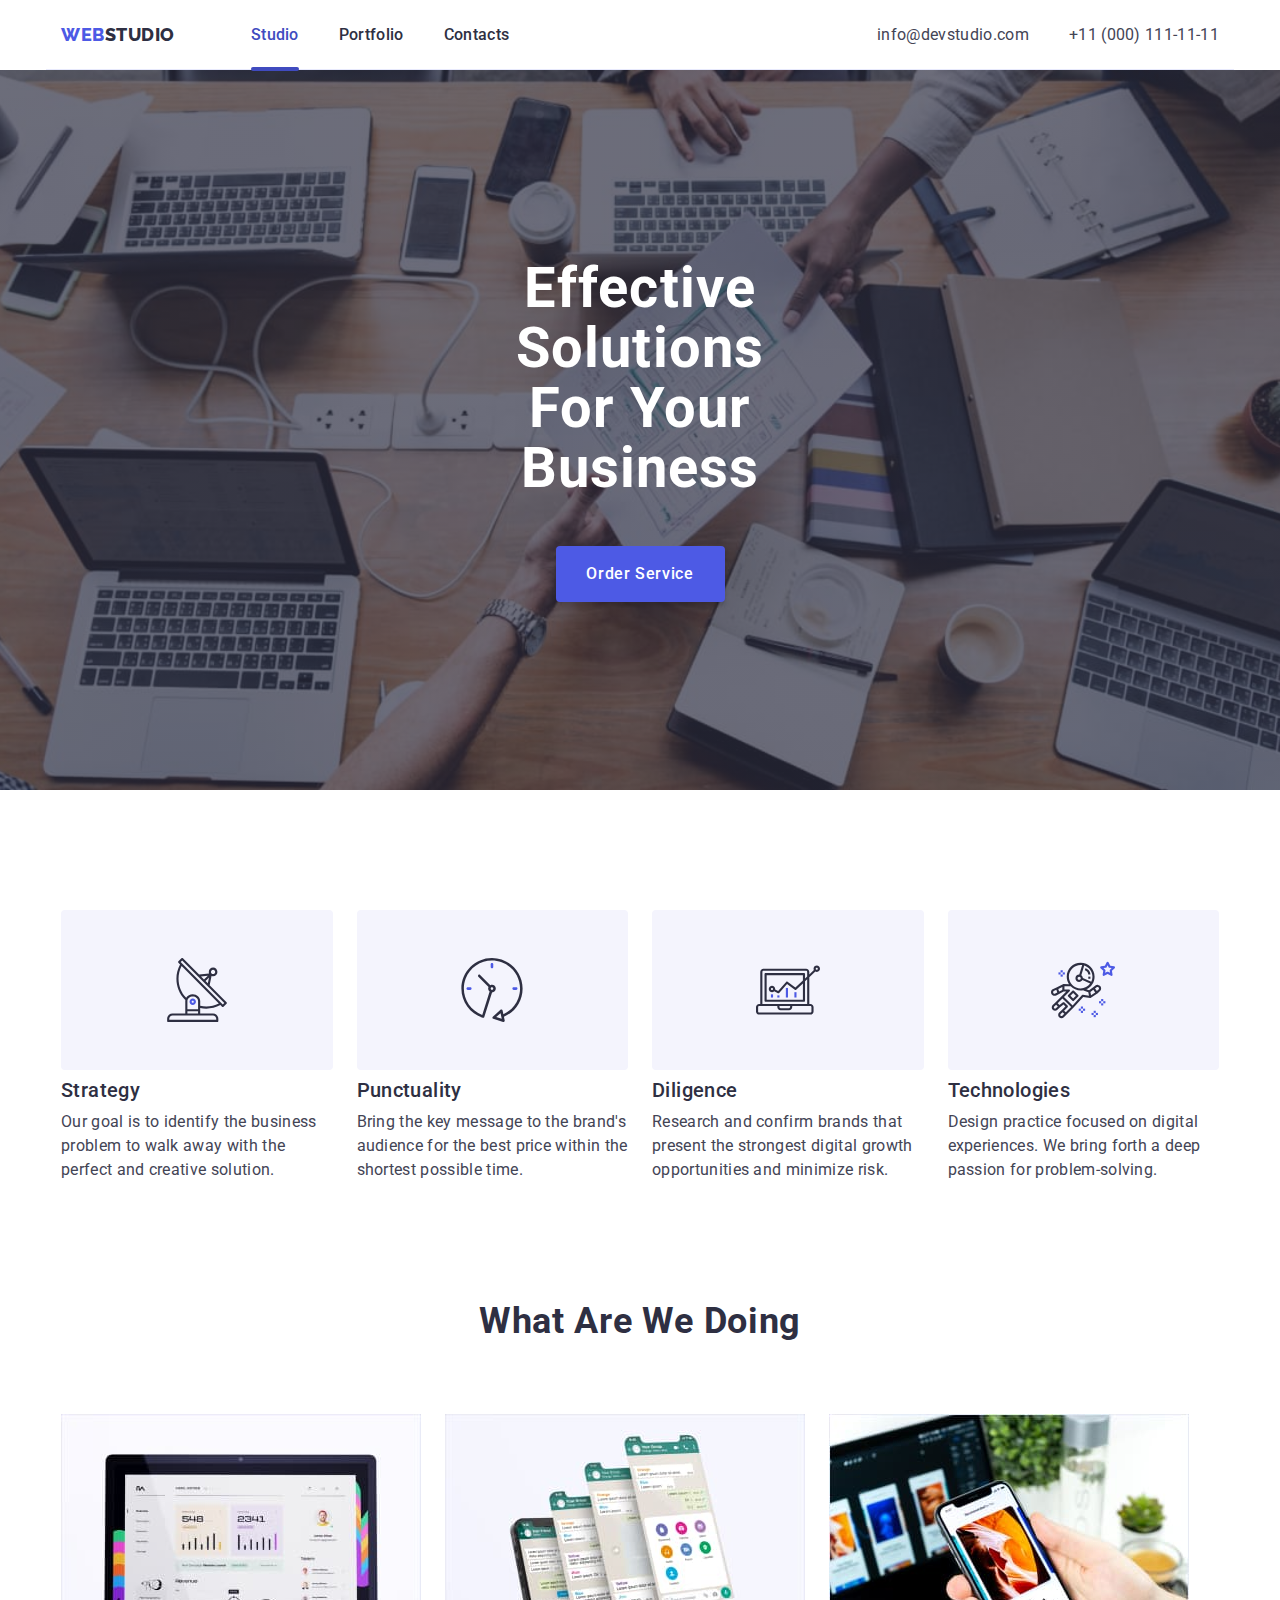
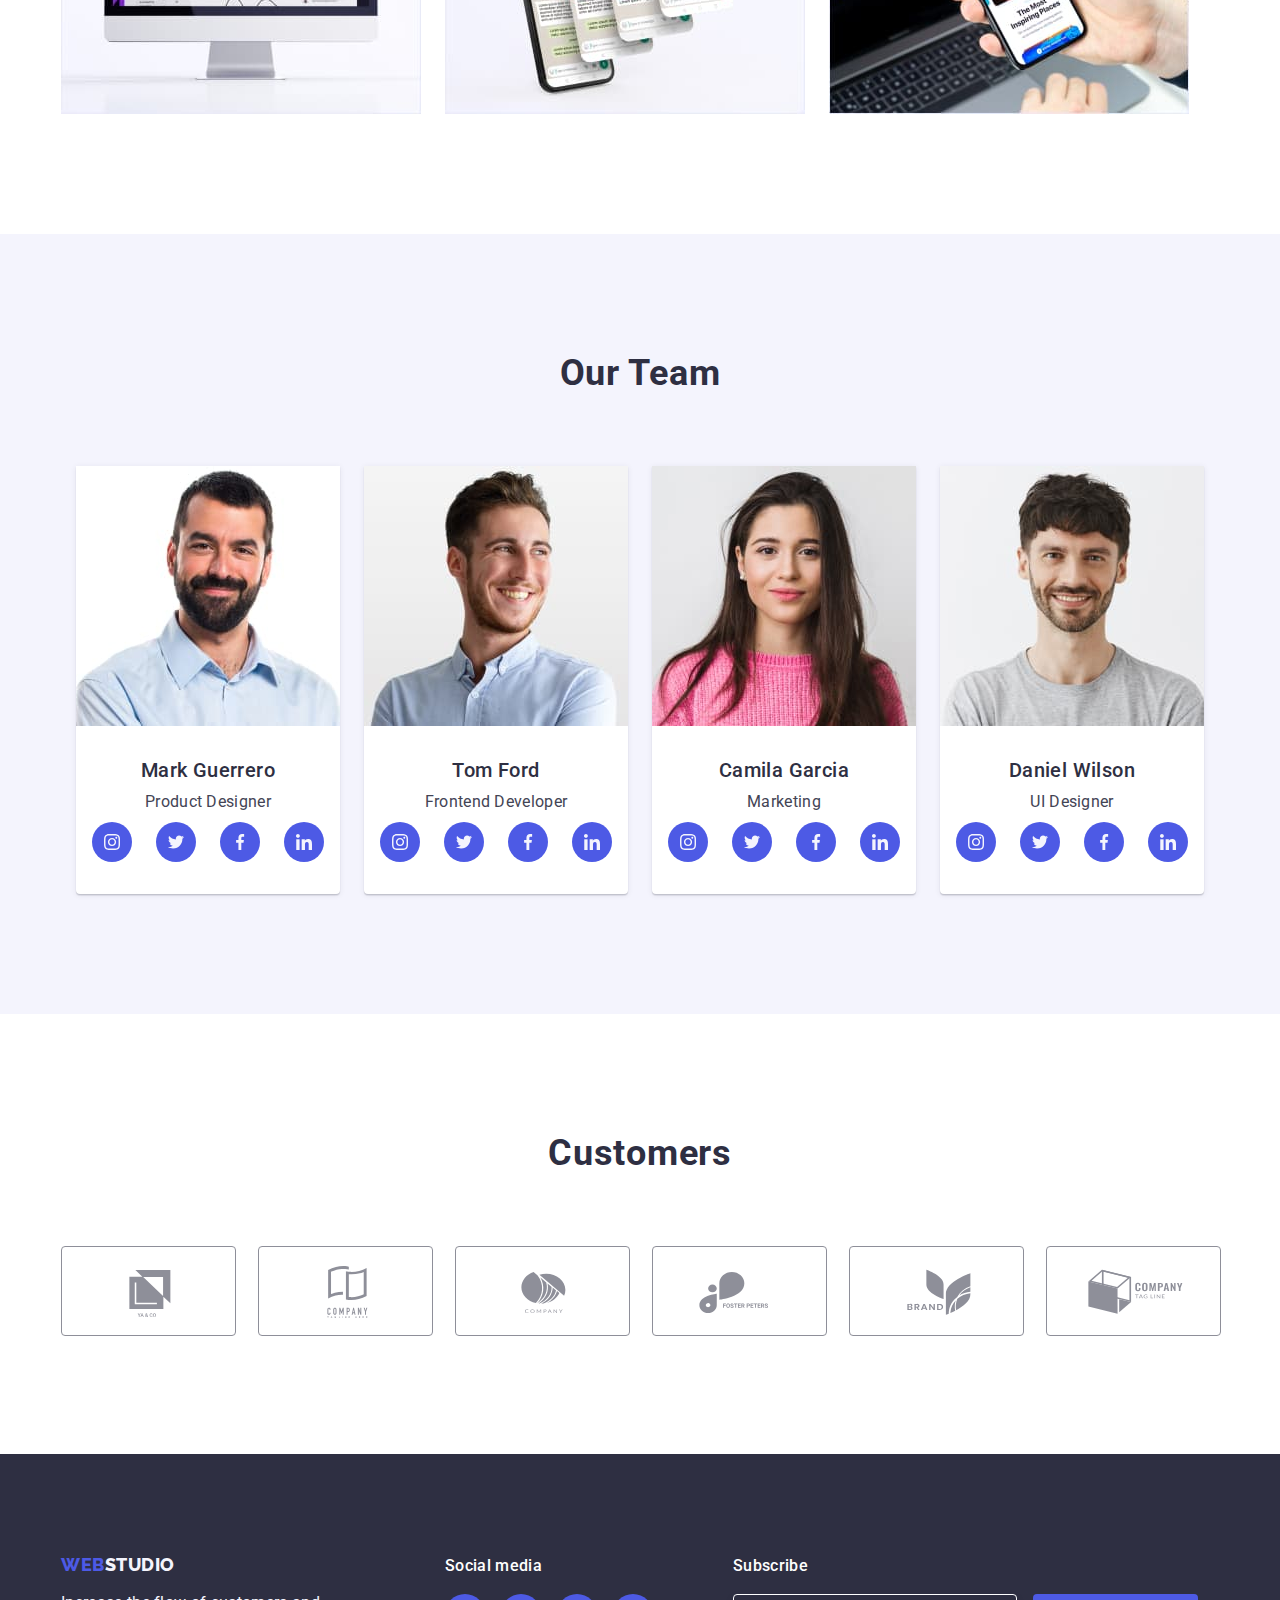
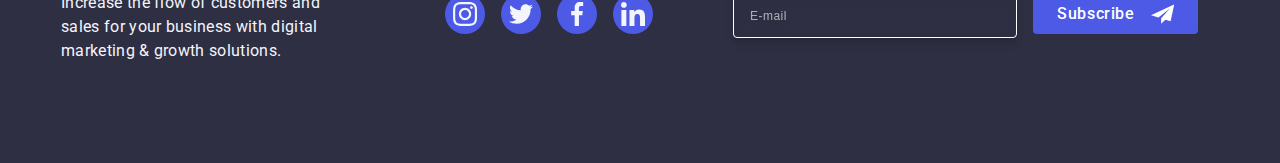
==== commit e204c076: "upd" ====
--- a/index.html
+++ b/index.html
@@ -30,12 +30,6 @@
             >Web<span class="logo-span">Studio</span></a
           >
 
-          <button class="mobile-menu-open js-open-menu" aria-expanded="false" aria-controls="mobile-menu">
-          <svg class="mobile-menu-icon" width="32" height="22">
-                  <use href="./images/icons.svg#icon-menu"></use>
-          </svg>
-        </button>
-
           <ul class="header-list list">
             <li class="header-list-item">
               <a class="header-list-a link current" href="./index.html"
@@ -73,6 +67,11 @@
             </li>
           </ul>
         </address>
+        <button class="mobile-menu-open js-open-menu" aria-expanded="false" aria-controls="mobile-menu">
+          <svg class="mobile-menu-icon" width="32" height="22">
+                  <use href="./images/icons.svg#icon-menu"></use>
+          </svg>
+        </button>
       </div>
     </header>
     <main>
--- a/css/styles.css
+++ b/css/styles.css
@@ -108,6 +108,7 @@
 .header .container {
   display: flex;
   border-bottom: 1px solid var(--cornflower, #e7e9fc);
+  justify-content: space-between;
 }
 .header {
   box-shadow: 0px 2px 1px rgba(46, 47, 66, 0.08),
@@ -248,7 +249,7 @@
   font-size: 36px;
   line-height: 1.11;
   letter-spacing: 0.72px;
-  width: 320px;
+  max-width: 320px;
   margin: 0 auto 48px auto;
 }
 
@@ -775,20 +776,16 @@
     visibility 250ms cubic-bezier(0.4, 0, 0.2, 1);
 }
 .modal {
-  position: absolute;
-  top: 50%;
-  left: 50%;
-  transform: translate(-50%, -50%) scaleY(1);
-  width: 408px;
-  min-height: 584px;
-  border-radius: 15px;
-  flex-shrink: 0;
+  display: block;
+  width: 284px;
+  margin: 96px auto;
   border-radius: 4px;
+  box-shadow: 0px 2px 1px 0px rgba(0, 0, 0, 0.2), 0px 1px 3px 0px rgba(0, 0, 0, 0.12), 0px 1px 1px 0px rgba(0, 0, 0, 0.14);
   background: var(--dairy);
-  box-shadow: 0px 2px 1px 0px rgba(0, 0, 0, 0.2),
-    0px 1px 3px 0px rgba(0, 0, 0, 0.12), 0px 1px 1px 0px rgba(0, 0, 0, 0.14);
+  position: relative;
   transition: transform 250ms cubic-bezier(0.4, 0, 0.2, 1);
-  padding: 72px 24px 24px 24px;
+  padding: 72px 16px 16px 16px;
+
 }
 
 .open-modal:hover {
@@ -844,27 +841,20 @@
 /* Modal window */
 
 .modal-title {
-  width: 360px;
+  max-width: 360px;
   margin-bottom: 16px;
   text-align: center;
   color: var(--navy-blue);
 }
 
-.modal-container {
-  display: flex;
-  width: 360px;
-  flex-direction: column;
-  align-items: flex-start;
-  gap: 8px;
-}
 
 .modal-input {
-  width: 360px;
+  max-width: 360px;
+  width: 100%;
   height: 40px;
   background-color: transparent;
   border-radius: 4px;
   border: 1px solid var(--navyblue, rgba(46, 47, 66, 0.4));
-
   padding-left: 38px;
   padding-right: 24px;
   outline: transparent;
@@ -1112,7 +1102,7 @@
 }
 .socialmedia-list {
     display: flex;
-    gap: 16px;
+    gap: 56px;
 }
 .menu-container .social-list-icon-ftr  {
     justify-content: space-between;
--- a/css/media.css
+++ b/css/media.css
@@ -215,4 +215,25 @@
 .modal-input-ftr{
   border: 1px solid rgba(255, 255, 255);
 }
+}
+
+/* modal  */
+
+@media screen and (min-width: 428px){
+.modal {
+    width: 392px;
+    height: 584px;
+}
+}
+@media screen and (min-width: 768px){
+.modal {
+    padding: 72px 24px 16px 24px;
+}
+}
+@media screen and (min-width: 1158px){
+.modal {
+    width: 408px;
+    margin: 80px auto;
+    padding: 72px 24px 24px 24px;
+}
 }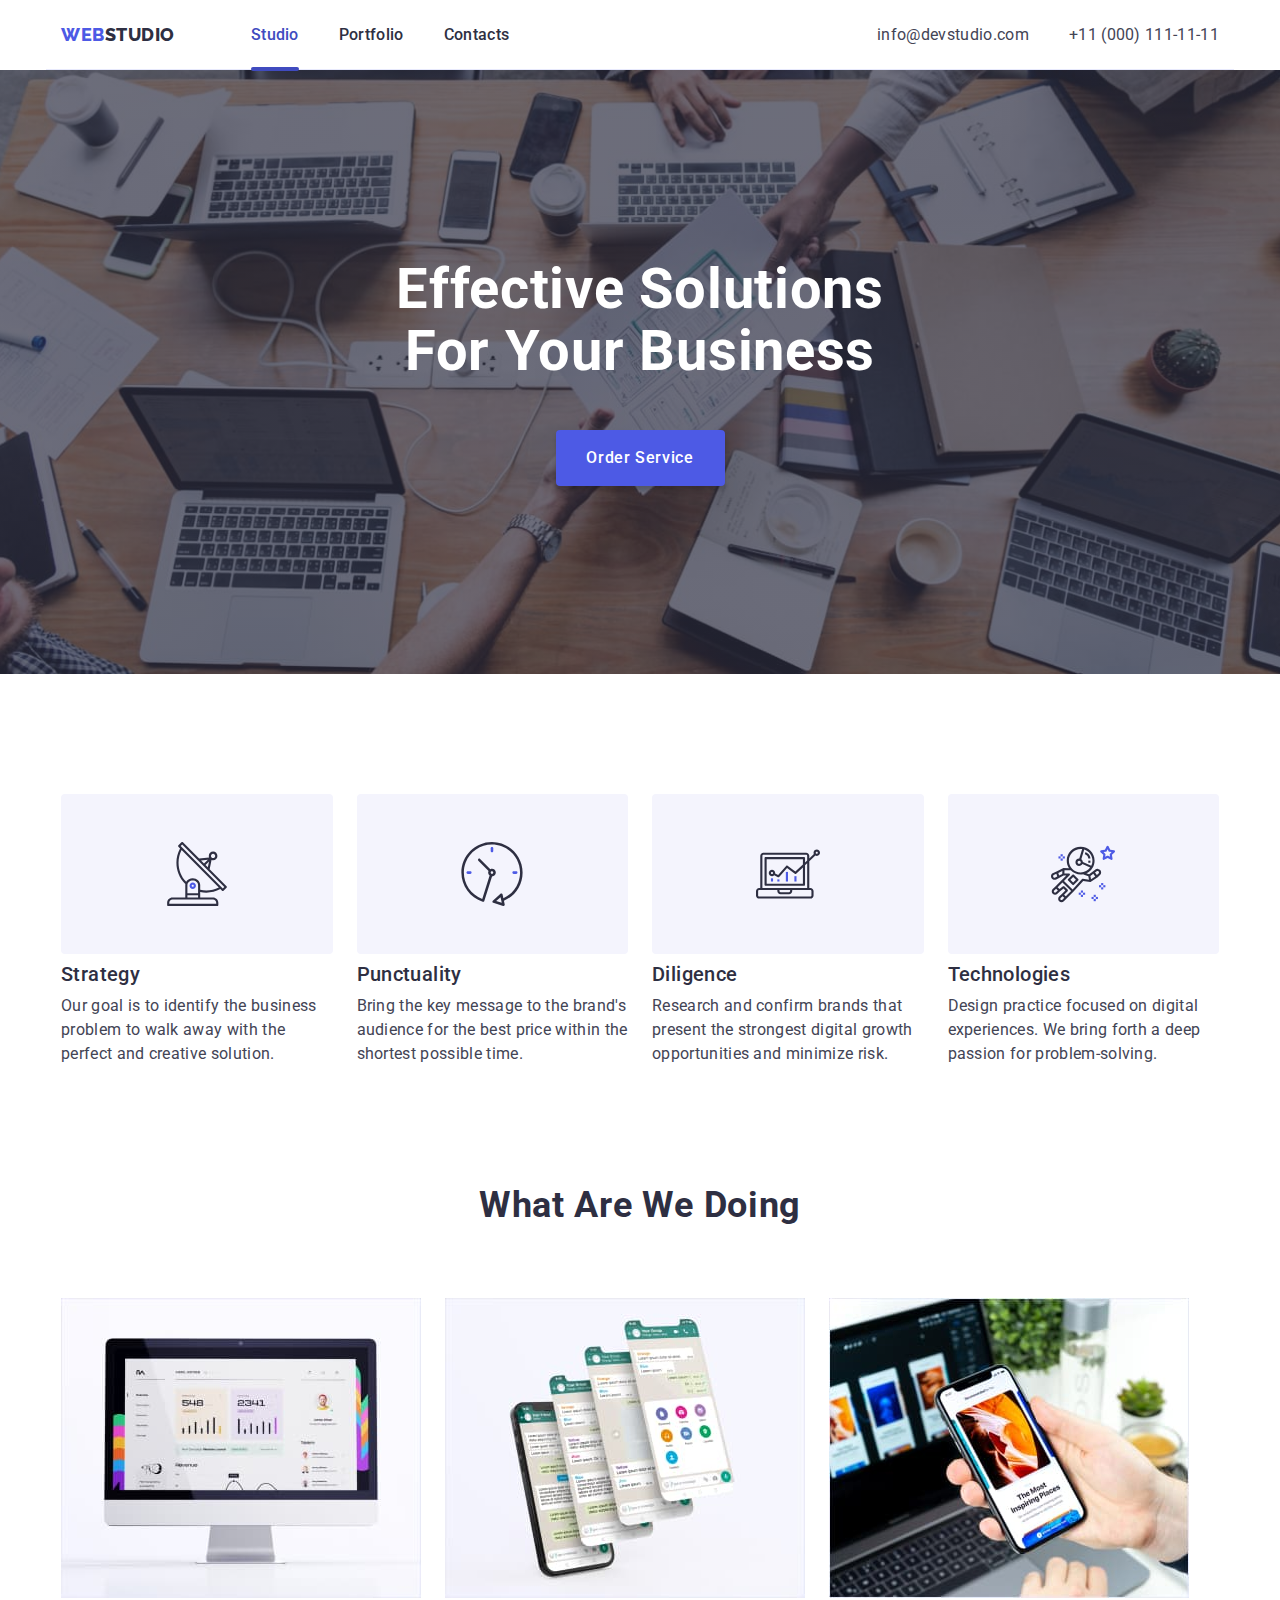
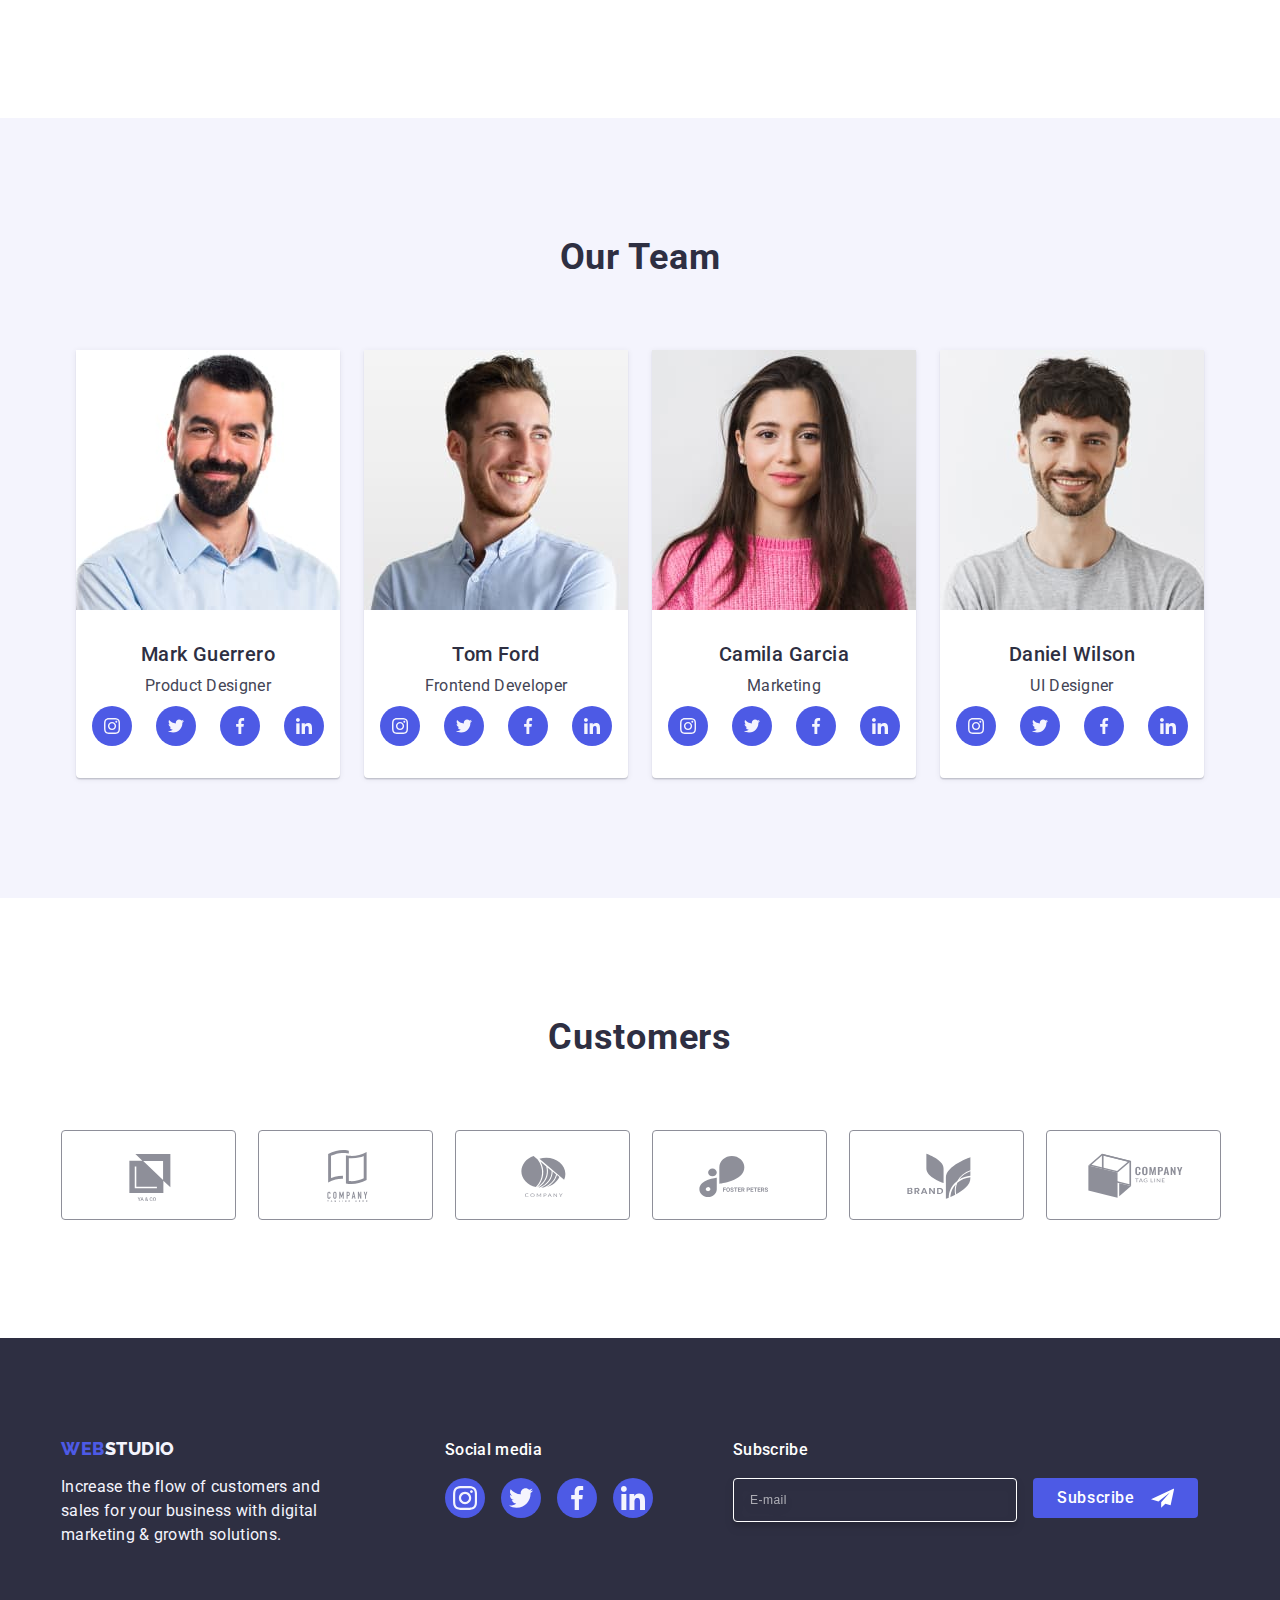
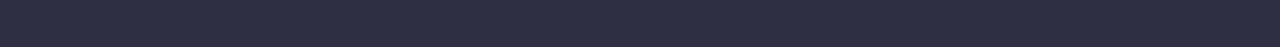
==== commit 59da04fa: "upd" ====
--- a/index.html
+++ b/index.html
@@ -16,8 +16,7 @@
     <link rel="preconnect" href="https://fonts.gstatic.com" crossorigin />
     <link
       href="https://fonts.googleapis.com/css2?family=Raleway:wght@800&family=Roboto:wght@400;500;700&display=swap"
-      rel="stylesheet"
-    />
+      rel="stylesheet"/>
 
     <title>WebStudio</title>
   </head>
@@ -76,7 +75,7 @@
     </header>
     <main>
       <!-- Section 1 -->
-      <section class="first-part">
+      <section class="hero">
         <div class="container">
           <h1 class="header-top">Effective Solutions For Your Business</h1>
           <button type="button" class="orders open-modal" data-modal-open>
@@ -86,54 +85,54 @@
       </section>
 
       <!-- Section 2 -->
-      <section class="second-part">
+      <section class="advantages">
         <div class="container">
           <h2 class="visually-hidden">secondTeil</h2>
-          <ul class="second-part-list list">
-            <li class="second-part-list-item">
-              <div class="container-second-part-icon">
-                <svg class="second-part-icon" width="64" height="64">
+          <ul class="advantages-list list">
+            <li class="advantages-list-item">
+              <div class="container-advantages-icon">
+                <svg class="advantages-icon" width="64" height="64">
                   <use href="./images/icons.svg#icon-strategy"></use>
                 </svg>
               </div>
-              <h3 class="second-part-subtitle">Strategy</h3>
-              <p class="second-part-text">
+              <h3 class="advantages-subtitle">Strategy</h3>
+              <p class="advantages-text">
                 Our goal is to identify the business problem to walk away with
                 the perfect and creative solution.
               </p>
             </li>
-            <li class="second-part-list-item">
-              <div class="container-second-part-icon">
-                <svg class="second-part-icon" width="64" height="64">
+            <li class="advantages-list-item">
+              <div class="container-advantages-icon">
+                <svg class="advantages-icon" width="64" height="64">
                   <use href="./images/icons.svg#icon-punctuality"></use>
                 </svg>
               </div>
-              <h3 class="second-part-subtitle">Punctuality</h3>
-              <p class="second-part-text">
+              <h3 class="advantages-subtitle">Punctuality</h3>
+              <p class="advantages-text">
                 Bring the key message to the brand's audience for the best price
                 within the shortest possible time.
               </p>
             </li>
-            <li class="second-part-list-item">
-              <div class="container-second-part-icon">
-                <svg class="second-part-icon" width="64" height="64">
+            <li class="advantages-list-item">
+              <div class="container-advantages-icon">
+                <svg class="advantages-icon" width="64" height="64">
                   <use href="./images/icons.svg#icon-diligence"></use>
                 </svg>
               </div>
-              <h3 class="second-part-subtitle">Diligence</h3>
-              <p class="second-part-text">
+              <h3 class="advantages-subtitle">Diligence</h3>
+              <p class="advantages-text">
                 Research and confirm brands that present the strongest digital
                 growth opportunities and minimize risk.
               </p>
             </li>
-            <li class="second-part-list-item">
-              <div class="container-second-part-icon">
-                <svg class="second-part-icon" width="64" height="64">
+            <li class="advantages-list-item">
+              <div class="container-advantages-icon">
+                <svg class="advantages-icon" width="64" height="64">
                   <use href="./images/icons.svg#icon-technologies"></use>
                 </svg>
               </div>
-              <h3 class="second-part-subtitle">Technologies</h3>
-              <p class="second-part-text">
+              <h3 class="advantages-subtitle">Technologies</h3>
+              <p class="advantages-text">
                 Design practice focused on digital experiences. We bring forth a
                 deep passion for problem-solving.
               </p>
@@ -144,17 +143,17 @@
 
       <!--whatAreWeDoing-->
 
-      <section class="third-part">
+      <section class="works">
         <div class="container">
-          <h2 class="third-part-title">What are we doing</h2>
-          <ul class="third-part-list list">
-            <li class="third-part-list-item">
+          <h2 class="works-title">What are we doing</h2>
+          <ul class="works-list list">
+            <li class="works-list-item">
               <img src="./images/1.jpg" alt="Monitor" width="360" />
             </li>
-            <li class="third-part-list-item">
+            <li class="works-list-item">
               <img src="./images/2.jpg" alt="3D phone" width="360" />
             </li>
-            <li class="third-part-list-item">
+            <li class="works-list-item">
               <img src="./images/3.jpg" alt="Phone with notebook" width="360" />
             </li>
           </ul>
--- a/css/styles.css
+++ b/css/styles.css
@@ -228,7 +228,7 @@
 
 /* Main content */
 /* 1 Section */
-.first-part {
+.hero {
   max-width: 1440px;
   background-color: var(--navy-blue);
   background-image: linear-gradient(
@@ -279,24 +279,24 @@
   color: var(--white);
 }
 /* 2 Section */
-.second-part {
+.advantages {
   padding: 96px 0;
 }
 
-.second-part-icon {
-}
-
-.second-part-list {
+.advantages-icon {
+}
+
+.advantages-list {
   display: flex;
   flex-wrap: wrap;
   gap: 72px;
 }
 
-.second-part-list-item {
+.advantages-list-item {
   /* width: calc((100% - 3 * 24px) / 4); */
   position: relative;
 }
-.container-second-part-icon {
+.container-advantages-icon {
   display: flex;
   align-items: center;
   justify-content: center;
@@ -308,7 +308,7 @@
   margin-bottom: 8px;
   display: none;
 }
-.second-part-subtitle {
+.advantages-subtitle {
   text-align: center;
   color: var(--navy-blue);
   font-size: 36px;
@@ -318,18 +318,18 @@
   margin-bottom: 8px;
 }
 
-.second-part-text {
+.advantages-text {
   font-size: 16px;
   line-height: 1.5;
   letter-spacing: 0.02em;
 }
 /* 3 Section */
 
-.third-part {
+.works {
   padding-bottom: 120px;
 }
 
-.third-part-title {
+.works-title {
   color: var(--navy-blue);
   font-size: 36px;
   text-align: center;
@@ -340,13 +340,13 @@
   margin-bottom: 72px;
 }
 
-.third-part-list {
+.works-list {
   display: flex;
 
   gap: 24px;
 }
 
-.third-part-list-item {
+.works-list-item {
 }
 
 /* 4 Section */
@@ -413,8 +413,6 @@
   justify-content: center;
   align-items: center;
 }
-.container-icon-team {
-}
 
 .social-list-icon-team {
   display: flex;
@@ -422,16 +420,19 @@
   align-items: center;
   gap: 24px;
 }
+
 .social-list-icon-ftr {
   display: flex;
   justify-content: center;
   align-items: center;
   gap: 16px;
 }
+
 .footer-icon-container .social-item-icon {
   width: 40px;
   height: 40px;
 }
+
 .social-links {
   display: flex;
   fill: var(--cloud);
@@ -443,14 +444,17 @@
   align-items: center;
   transition: background-color 250ms cubic-bezier(0.4, 0, 0.2, 1);
 }
+
 .social-links:hover,
 .social-links:focus {
   background-color: var(--ocean, #404bbf);
 }
+
 .footer-icon-container .social-links:hover,
 .footer-icon-container .social-links:focus {
   background-color: var(--green, #31d0aa);
 }
+
 .card-icons {
   fill: var(--cloud);
 }
@@ -459,6 +463,7 @@
 .customers {
   padding: 96px 0;
 }
+
 .customers-title {
   color: var(--navy-blue);
   text-align: center;
@@ -468,11 +473,13 @@
   text-transform: capitalize;
   margin-bottom: 72px;
 }
+
 .customers-container {
   width: 1158px;
   padding: 0 15px;
   margin: 0 auto;
 }
+
 .customers-list {
   display: flex;
   flex-wrap: wrap;
@@ -483,6 +490,7 @@
   width: calc((100% - 16px) / 2);
   height: 88px;
 }
+
 .customers-link {
   width: 100%;
   height: 100%;
@@ -598,9 +606,6 @@
   flex-wrap: wrap;
   flex-direction: column;
   width: 100%;
-}
-
-.modal-label-ftr {
 }
 
 .modal-input-ftr {
@@ -685,7 +690,7 @@
     box-shadow 250ms cubic-bezier(0.4, 0, 0.2, 1);
 }
 .portfol-button:hover,
-.button-portfolio:active,
+.portfol-button:active,
 .portfol-button:focus {
   background: var(--ocean, #404bbf);
   color: var(--white, #fff);
@@ -835,8 +840,6 @@
   overflow: hidden;
 }
 
-.title {
-}
 
 /* Modal window */
 
@@ -1015,14 +1018,14 @@
 }
 
 .mobile-menu-open {
-  position: absolute;
   padding: 0;
-  right: 16px;
-  top: 24px;
   cursor: pointer;
   border: none;
   outline: none;
   background-color: transparent;
+  position: absolute;
+  right: 16px;
+  top: 24px;
 }
 
 .mobile-menu-close {
@@ -1058,13 +1061,10 @@
 .mobile-navigation-link:focus {
   color: var(--ocean);
 }
-.menu-container {
-  /* justify-content: space-between;
-  width: 100%;
-  display: flex;
-  gap: 16px; */
-}
-
+
+.closemodal {
+  transition: fill 250ms cubic-bezier(0.4, 0, 0.2, 1);
+}
 .mobile-current {
   color: var(--ocean);
 }
@@ -1101,13 +1101,11 @@
   align-items: center;
 }
 .socialmedia-list {
-    display: flex;
-    gap: 56px;
-}
-.menu-container .social-list-icon-ftr  {
-    justify-content: space-between;
-    width: 100%;
-}
+  display: flex;
+  justify-content: space-between;
+  width: 100%;
+}
+
 .socialmedia-link {
     width: 40px;
     height: 40px;
--- a/css/media.css
+++ b/css/media.css
@@ -1,26 +1,77 @@
-/* Header */
 
 @media screen and (min-width: 428px) {
   .container {
     max-width: 428px;
   }
+  .modal {
+    width: 392px;
+    height: 584px;
 }
+}
+@media screen and (min-width: 428px) and (max-width:767px) {
+  .header > .container{
+    max-width: 100%;
+  }  
+}
+
 @media screen and (min-width: 768px) {
   .container {
     max-width: 768px;
   }
   .header-top {
-    width: 496px;
     font-size: 56px;
-    line-height: 60px;
-    letter-spacing: 1.12px;
+    max-width: 496px;
   }
+  .modal {
+    padding: 72px 24px 16px 24px;
 }
-
-@media screen and (min-width: 768px) {
-  .mobile-menu-open {
-    display: none;
-  }
+.mobile-menu-open {
+  display: none;
+}
+.advantages-subtitle {
+  text-align: left;
+}
+.advantages-list-item {
+  width: calc((100% - 3 * 24px) / 2);
+}
+.our-team-list {
+  gap: 34px 24px;
+}
+.customers > .container {
+  max-width: 588px;
+}
+.customers-list {
+  gap: 72px 24px;
+}
+.customers-list-item {
+  width: calc((100% - 48px) / 3);
+}
+.ftr-page > .container {
+  max-width: 588px;
+}
+.modal-btn-submit-ftr{
+margin: 0;
+}
+.footer-top {
+  align-items: flex-start;
+}
+.modal-container-ftr{
+justify-content: left;
+  align-items: flex-start;
+}
+.modal-frm-ftr {
+flex-direction: row;
+}
+.modal-input-ftr{
+width: 264px;
+}
+.container-ftr-page{
+  gap: 72px 24px;
+  justify-content: flex-start;
+}
+.footer-icon-container {
+align-items:normal;
+}
 }
 
 @media screen and (max-width: 767px) {
@@ -46,194 +97,88 @@
     line-height: 1.5;
     letter-spacing: 0.02em;
   }
-}
-/* First section */
-
-
-/* Second section */
-@media screen and (min-width: 768px) {
-  .second-part-subtitle {
-    text-align: left;
-  }
-  .second-part-list-item {
-    width: calc((100% - 3 * 24px) / 2);
-  }
-}
-
-@media screen and (min-width: 1158px) {
-  .container {
-    max-width: 1158px;
-  }
-  .second-part {
-    padding: 120px 0;
-  }
-  .second-part-list {
-    gap: 24px;
-    flex-basis: calc((100% - 3 * 24px) / 4);
-    flex-wrap: nowrap;
-  }
-  .second-part-subtitle {
-    font-size: 20px;
-    font-style: normal;
-    font-weight: 500;
-    line-height: 24px;
-    letter-spacing: 0.4px;
-  }
-  .container-second-part-icon {
-    display: flex;
-    align-items: center;
-    justify-content: center;
-    height: 112px;
-    background-color: var(--cloud);
-    position: relative;
-    padding: 24px 100px;
-    border-radius: 4px;
-    margin-bottom: 8px;
-  }
-}
-
-/* Section thirty */
-
-@media screen and (max-width: 767px) {
-  .third-part {
-    display: none;
-  }
-}
-@media screen and (min-width: 1158px) {
-  .third-part {
-    display: block;
-  }
-}
-
-/* Section our team */
-
-@media screen and (min-width: 768px) {
-  .our-team-list {
-    gap: 34px 24px;
-  }
-}
-
-@media screen and (min-width: 1158px) {
-  .our-team {
-    padding: 120px 0;
-  }
-  .our-team-list {
-    display: flex;
-    gap: 24px;
-  }
-}
-
-/* Section customers */
-
-@media screen and (min-width: 768px) {
-  .customers > .container {
-    max-width: 588px;
-  }
-  .customers-list {
-    gap: 72px 24px;
-  }
-  .customers-list-item {
-    width: calc((100% - 48px) / 3);
-  }
-}
-
-@media screen and (min-width: 1158px) {
-  .customers > .container {
-    max-width: 1158px;
-  }
-  .customers {
-    padding: 120px 0;
-  }
-  .customers-list {
-    display: flex;
-    gap: 24px;
-    flex-wrap: nowrap;
-  }
-}
-
-/* .customers-list{
-  gap: 72px 24px;
-}
-
-.customers-list-item{
-  width: calc((100% - 16px) / 2);
-  height: 88px;
-} */
-
-/* Footer */
-
-@media screen and (min-width: 768px) {
-  .ftr-page > .container {
-    max-width: 588px;
-  }
-.modal-btn-submit-ftr{
-  margin: 0;
-}
-.footer-top {
-    align-items: flex-start;
-}
-.modal-container-ftr{
-  justify-content: left;
-    align-items: flex-start;
-}
-.modal-frm-ftr {
-  flex-direction: row;
-}
-.modal-input-ftr{
-  width: 264px;
-}
-.container-ftr-page{
-    gap: 72px 24px;
-    justify-content: flex-start;
-}
-.footer-icon-container {
-  align-items:normal;
-}
-}
-
-@media screen and (min-width: 1158px) {
-.container-ftr-page {
-      justify-content: normal;
-      flex-wrap: nowrap;
-      gap: 0;
-  }
-  .ftr-page > .container {
-    max-width: 588px;
-    max-width: 1158px;
-  }
-
-.ftr-page {
-  padding: 100px 0;
-}
-.footer-heading{
-  width: 264px;
-}
-.footer-icon-container{
-  margin-left: 120px;
-  margin-right: 80px;
-}
-.modal-input-ftr{
-  border: 1px solid rgba(255, 255, 255);
-}
-}
-
-/* modal  */
-
-@media screen and (min-width: 428px){
-.modal {
-    width: 392px;
-    height: 584px;
-}
-}
-@media screen and (min-width: 768px){
-.modal {
-    padding: 72px 24px 16px 24px;
-}
-}
-@media screen and (min-width: 1158px){
-.modal {
+  .modal {
     width: 408px;
     margin: 80px auto;
     padding: 72px 24px 24px 24px;
 }
-}+.container-ftr-page {
+  justify-content: normal;
+  flex-wrap: nowrap;
+  gap: 0;
+}
+.ftr-page > .container {
+max-width: 588px;
+max-width: 1158px;
+}
+
+.ftr-page {
+padding: 100px 0;
+}
+.footer-heading{
+width: 264px;
+}
+.footer-icon-container{
+margin-left: 120px;
+margin-right: 80px;
+}
+.modal-input-ftr{
+border: 1px solid rgba(255, 255, 255);
+}
+.customers > .container {
+  max-width: 1158px;
+}
+.customers {
+  padding: 120px 0;
+}
+.customers-list {
+  display: flex;
+  gap: 24px;
+  flex-wrap: nowrap;
+}
+.our-team {
+  padding: 120px 0;
+}
+.our-team-list {
+  display: flex;
+  gap: 24px;
+}
+.works {
+  display: block;
+}
+.container {
+  max-width: 1158px;
+}
+.advantages {
+  padding: 120px 0;
+}
+.advantages-list {
+  gap: 24px;
+  flex-basis: calc((100% - 3 * 24px) / 4);
+  flex-wrap: nowrap;
+}
+.advantages-subtitle {
+  font-size: 20px;
+  font-style: normal;
+  font-weight: 500;
+  line-height: 24px;
+  letter-spacing: 0.4px;
+}
+.container-advantages-icon {
+  display: flex;
+  align-items: center;
+  justify-content: center;
+  height: 112px;
+  background-color: var(--cloud);
+  position: relative;
+  padding: 24px 100px;
+  border-radius: 4px;
+  margin-bottom: 8px;
+}
+}
+
+@media screen and (max-width: 1157px) {
+  .works {
+    display: none;
+  }
+}
